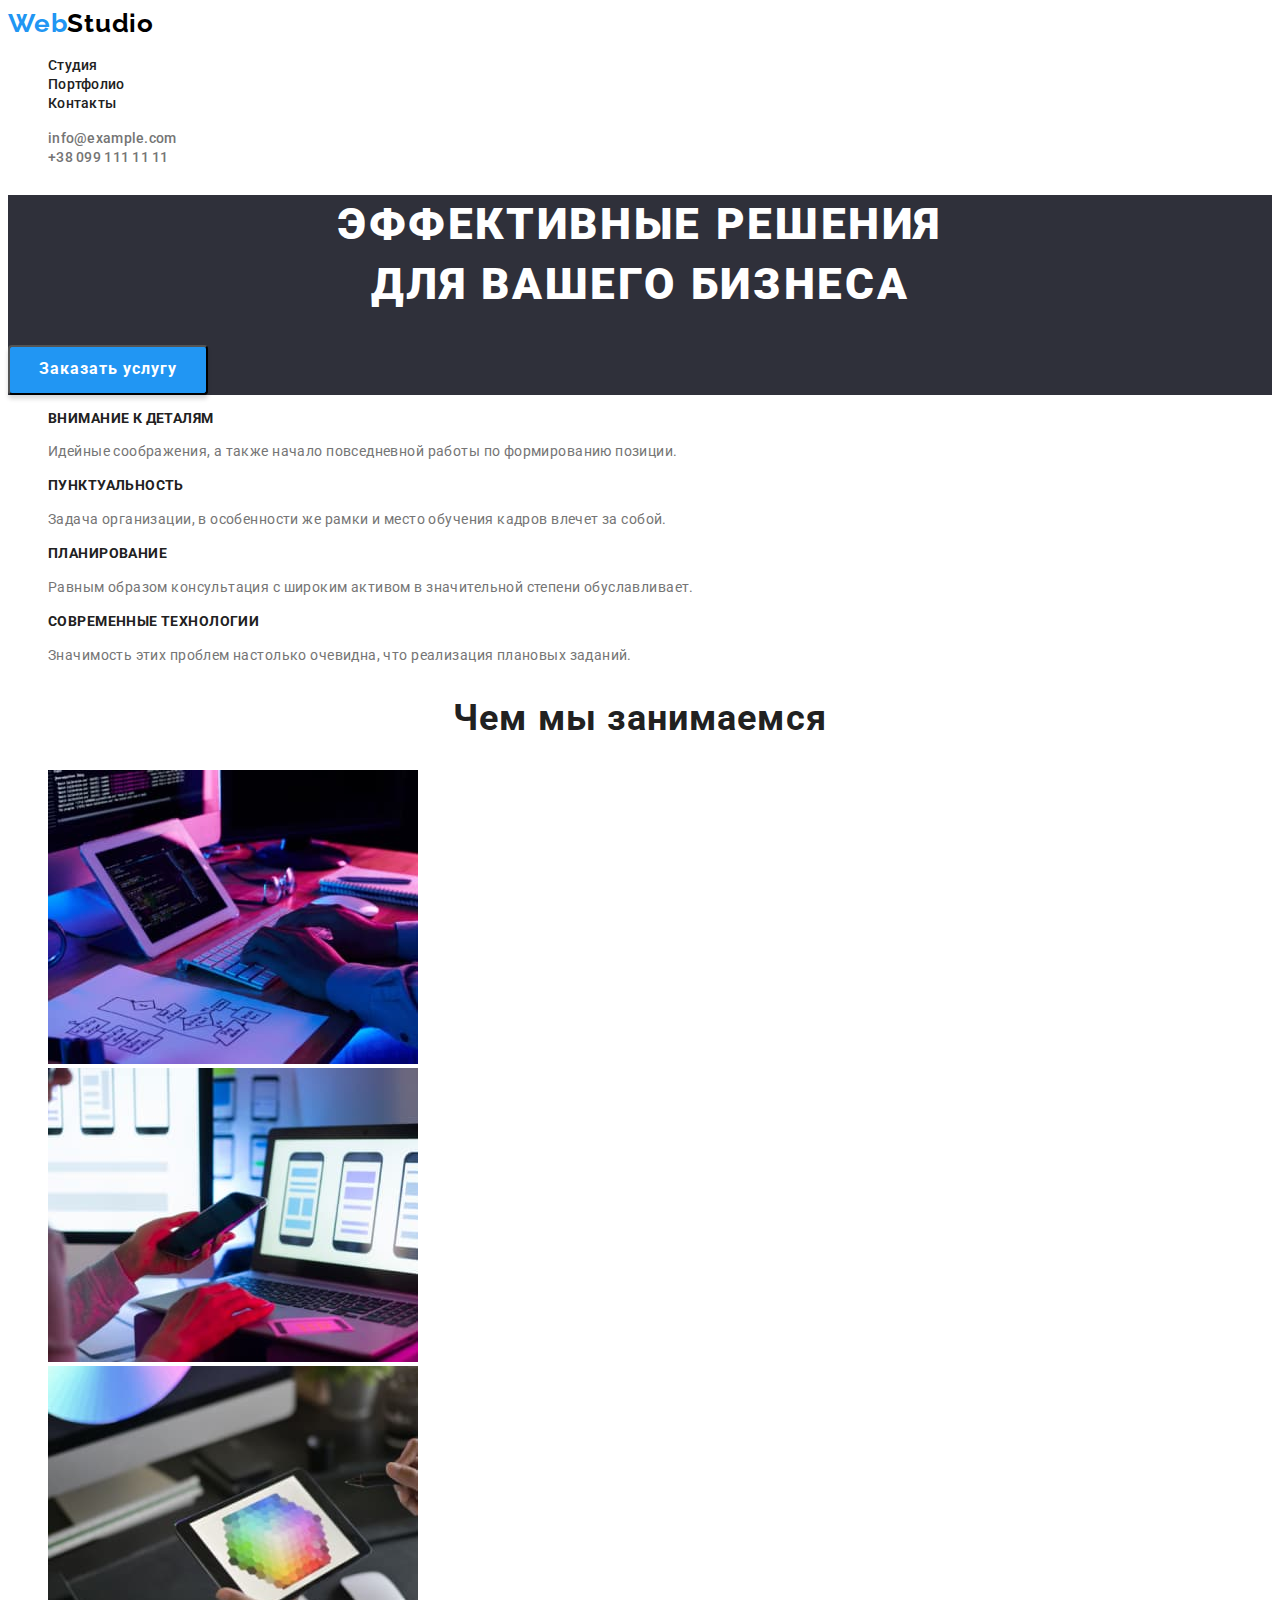
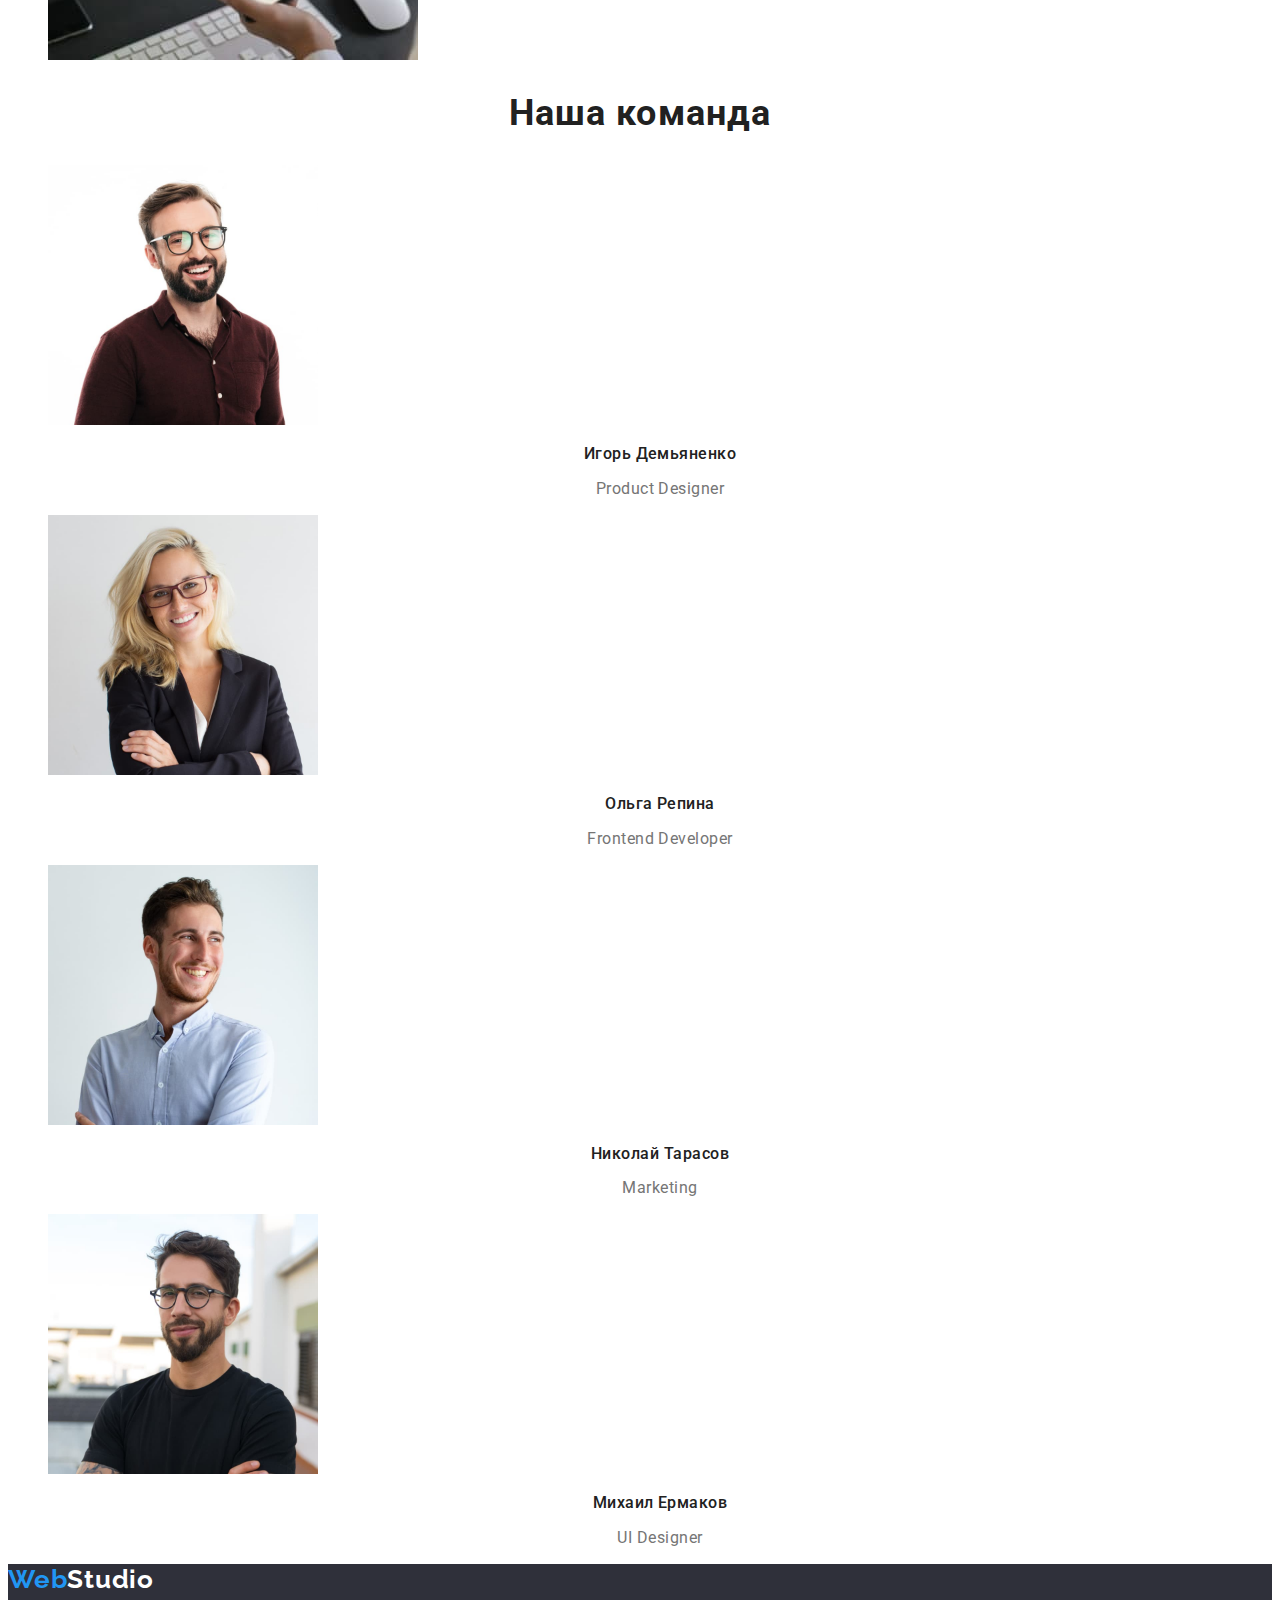
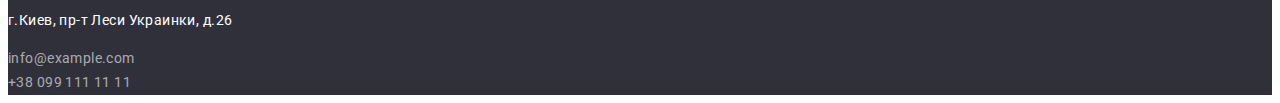
==== index.html @ 2805c175 "try2" ====
<!DOCTYPE html>
<html lang="en">

<head>
    <meta charset="UTF-8">
    <meta http-equiv="X-UA-Compatible" content="IE=edge">
    <meta name="viewport" content="width=device-width, initial-scale=1.0">
    <title>Document</title>
    <link
        href="https://fonts.googleapis.com/css2?family=Raleway:wght@700&family=Roboto:wght@400;500;700;900&display=swap"
        rel="stylesheet">
    <link rel="stylesheet" href="./css/styles.css" />
</head>

<body>
    <!--Header-->
    <header>
        <a href="#" class="logo"><span class="web">Web</span><span class="studio-black">Studio</span></a>
        <nav>
            <ul>
                <li><a class="menu-navigation" href="#">Студия</a></li>
                <li><a class="menu-navigation" href="portfolio.html">Портфолио</a></li>
                <li><a class="menu-navigation" href="#">Контакты</a></li>
            </ul>
        </nav>
        <ul>
            <li><a class="contacts" href="mailto:info@example.com">info@example.com</a></li>
            <li><a class="contacts" href="tel:+380991111111">+38 099 111 11 11</a></li>
        </ul>
    </header>

    <!--Main-->
    <main>
        <!--Section 1-->
        <section class="hero">
            <h1 class="hero-slogan">ЭФФЕКТИВНЫЕ РЕШЕНИЯ <br>
                ДЛЯ ВАШЕГО БИЗНЕСА</h1>
            <button type="button" class="button-studio">Заказать услугу</button>
        </section>
        <!--Section 2-->
        <!--Преимущества-->
        <section>
            <ul>
                <li>
                    <h3 class="title">Внимание к деталям</h3>
                    <p class="text">Идейные соображения, а также начало повседневной работы по формированию позиции.</p>
                </li>
                <li>
                    <h3 class="title">Пунктуальность</h3>
                    <p class="text">Задача организации, в особенности же рамки и место обучения кадров влечет за собой.
                    </p>
                </li>
                <li>
                    <h3 class="title">Планирование</h3>
                    <p class="text">Равным образом консультация с широким активом в значительной степени обуславливает.
                    </p>
                </li>
                <li>
                    <h3 class="title">Современные технологии</h3>
                    <p class="text">Значимость этих проблем настолько очевидна, что реализация плановых заданий.</p>
                </li>
            </ul>
        </section>

        <!--Section 3-->
        <!--Активности-->
        <section>
            <h2 class="activity">Чем мы занимаемся</h2>
            <ul>
                <!-- Фото процесса 1 -->
                <li><img src="images/box1.jpg" alt="руки на клавиатуре" width="370" /></li>
                <!-- Фото процесса 2 -->
                <li><img src="images/box2.jpg" alt="в руках телефон" width="370" /></li>
                <!-- Фото процесса 3 -->
                <li><img src="images/box3.jpg" alt="в руках листок" width="370" /></li>
            </ul>
        </section>


        <!--Section 4-->
        <!-- Team-->
        <section>
            <h2 class="my-team">Наша команда</h2>
            <ul>
                <!-- Фото Игоря Демьяненко -->
                <li>
                    <img src="images/img4.jpg" alt="Игорь Демьяненко Product Designer" width="270" />
                    <h3 class="member">Игорь Демьяненко</h3>
                    <p class="position">Product Designer</p>
                </li>
                <!-- Фото Ольги Репиной -->
                <li>
                    <img src="images/Olga.jpg" alt="Ольга Репина Frontend Developer" width="270" />
                    <h3 class="member">Ольга Репина</h3>
                    <p class="position">Frontend Developer</p>
                </li>
                <!-- Фото Николая Тарасова -->
                <li>
                    <img src="images/img2.jpg" alt="Николай Тарасов Marketing" width="270" />
                    <h3 class="member">Николай Тарасов </h3>
                    <p class="position">Marketing</p>
                </li>
                <!-- Фото Михаила Ермакова -->
                <li>
                    <img src="images/img1.jpg" alt="Михаил Ермаков UI Designer" width="270" />
                    <h3 class="member">Михаил Ермаков</h3>
                    <p class="position">UI Designer</p>
                </li>
            </ul>
        </section>
    </main>

    <!-- Footer -->
    <footer>
        <a href="#" class="logo"><span class="web">Web</span><span class="studio-white">Studio</span></a>
        <address class="footer-address">
            <p class="footer-text">г.Киев, пр-т Леси Украинки, д.26</p>
            <a href="mailto:info@example.com" class="footer-link">info@example.com</a> <br>
            <a href="tel:+380991111111" class="footer-link">+38 099 111 11 11</a>
        </address>
    </footer>
</body>

</html>
---- css/styles.css ----
body {
    font-family: Roboto, Raleway, sans-serif;
    color: var(--main-text);
}

li {
    list-style: none;
}

/* HEADER */

/* logo */
.logo {
    font-family: Raleway, sans-serif;
    font-weight: 700;
    font-size: 26px;
    line-height: 1.19;
    text-decoration: none;
    letter-spacing: 0.03em;
}

.web {
    color: var(--active-text);
}

.studio-black {
    color: var(--ultra-black-text);
}

.studio-white {
    color: var(--white-text);
}

/* navigation */
.menu-navigation {
    font-weight: 500;
    font-size: 14px;
    line-height: 1.14;
    text-decoration: none;
    color: var(--black-text);
    letter-spacing: 0.02em;
}

.menu-navigation:link {
    color: var(--black-text);
}

.menu-navigation:visited {
    color: var(--black-text);
}

.menu-navigation:hover {
    color: var(--active-text);
}

.menu-navigation:focus {
    outline: none;
    color: var(--active-text);
}

.menu-navigation:active {
    color: var(--active-text);
}

/* contacts */
.contacts {
    font-weight: 500;
    font-size: 14px;
    line-height: 1.14;
    text-decoration: none;
    letter-spacing: 0.02em;
}

.contacts:link {
    color: var(--main-text);
}

.contacts:hover {
    color: var(--active-text);
}

.contacts:focus {
    outline: none;
    color: var(--active-text);
}

.contacts:active {
    color: var(--active-text);
}

/* MAIN */
/* STUDIO */

/* hero */
.hero {
    background-color: var(--dark-background);
}

.hero-slogan {
    font-weight: 900;
    font-size: 44px;
    line-height: 1.36;
    color: var(--white-text);
    text-align: center;
    letter-spacing: 0.06em;
    text-transform: uppercase;
}

/* button-studio */
.button-studio {
    width: 200px;
    height: 50px;
    box-shadow: 0px 4px 4px rgba(0, 0, 0, 0.15);
    border-radius: 4px;

    font-family: Roboto, Raleway, sans-serif;
    text-align: center;
    text-decoration: none;
    font-weight: 700;
    font-size: 16px;
    line-height: 1.88;
    letter-spacing: 0.06em;
    background-color: var(--active-text);
    color: var(--white-text);
    cursor: pointer;
}

.button-studio:hover {
    background-color: var(--active-text);
    color: var(--white-text);
}

.button-studio:focus {
    outline: none;
    background-color: var(--active-text);
    color: var(--white-text);
}

.button-studio:active {
    color: var(--black-text);
    background-color: var(--light-background);
}

.title {
    font-weight: 700;
    font-size: 14px;
    line-height: 1.14;
    text-decoration: none;
    color: var(--black-text);
    letter-spacing: 0.03em;
    text-transform: uppercase;
}

.text {
    font-size: 14px;
    line-height: 1.71;
    text-decoration: none;
    letter-spacing: 0.03em;
}

.activity {
    font-weight: 700;
    font-size: 36px;
    line-height: 1.16;
    text-decoration: none;
    color: var(--black-text);
    text-align: center;
    letter-spacing: 0.03em;
}

.my-team {
    font-weight: 700;
    font-size: 36px;
    line-height: 1.16;
    text-decoration: none;
    color: var(--black-text);
    text-align: center;
    letter-spacing: 0.03em;
}

.member {
    font-weight: 500;
    font-size: 16px;
    line-height: 1.18;
    text-decoration: none;
    color: var(--black-text);
    text-align: center;
    letter-spacing: 0.03em;
}

.position {
    font-size: 16px;
    line-height: 1.18;
    text-decoration: none;
    text-align: center;
    letter-spacing: 0.03em;
}

/* PORTFOLIO */

/* buttons */
.buttons {
    font-family: Roboto, Raleway, sans-serif;
    text-align: center;
    text-decoration: none;
    font-weight: 500;
    font-size: 16px;
    line-height: 1.62;
    color: var(--black-text);
    background-color: var(--light-background);
    cursor: pointer;
    border-radius: 4px;
    letter-spacing: 0.03em;
}

.buttons:hover {
    background-color: var(--active-text);
    color: var(--white-text);
}

.buttons:focus {
    outline: none;
    background-color: var(--active-text);
    color: var(--white-text);
}

.buttons:active {
    background-color: var(--active-text);
    color: var(--white-text);
}

/* projects */
.projects {
    font-weight: 700;
    font-size: 18px;
    line-height: 2;
    color: var(--black-text);
    letter-spacing: 0.06em;
}

.product {
    font-size: 16px;
    line-height: 1.88;
    text-decoration: none;
    letter-spacing: 0.03em;
}

/* FOOTER */

footer {
background-color: var(--dark-background);
}

.footer-address {
    font-style: normal;
}

.footer-text {
    font-size: 14px;
    line-height: 1.71;
    text-decoration: none;
    letter-spacing: 0.03em;
    color: var(--white-text);
}

.footer-link {
    font-size: 14px;
    line-height: 1.7;
    text-decoration: none;
    letter-spacing: 0.03em;
    color: rgba(255, 255, 255, 0.6);
}

.footer:link {
    color: var(--main-text);
}

.footer:hover {
    color: var(--active-text);
}

.footer:focus {
    outline: none;
}

.footer:active {
    color: var(--active-text);
}

/* variables */
:root {
    --dark-background: #2F303A;
    --light-background: #F5F4FA;
    --active-text: #2196F3;
    --main-text: #757575;
    --white-text: #FFFFFF;
    --black-text: #212121;
    --ultra-black-text: #000000;
}
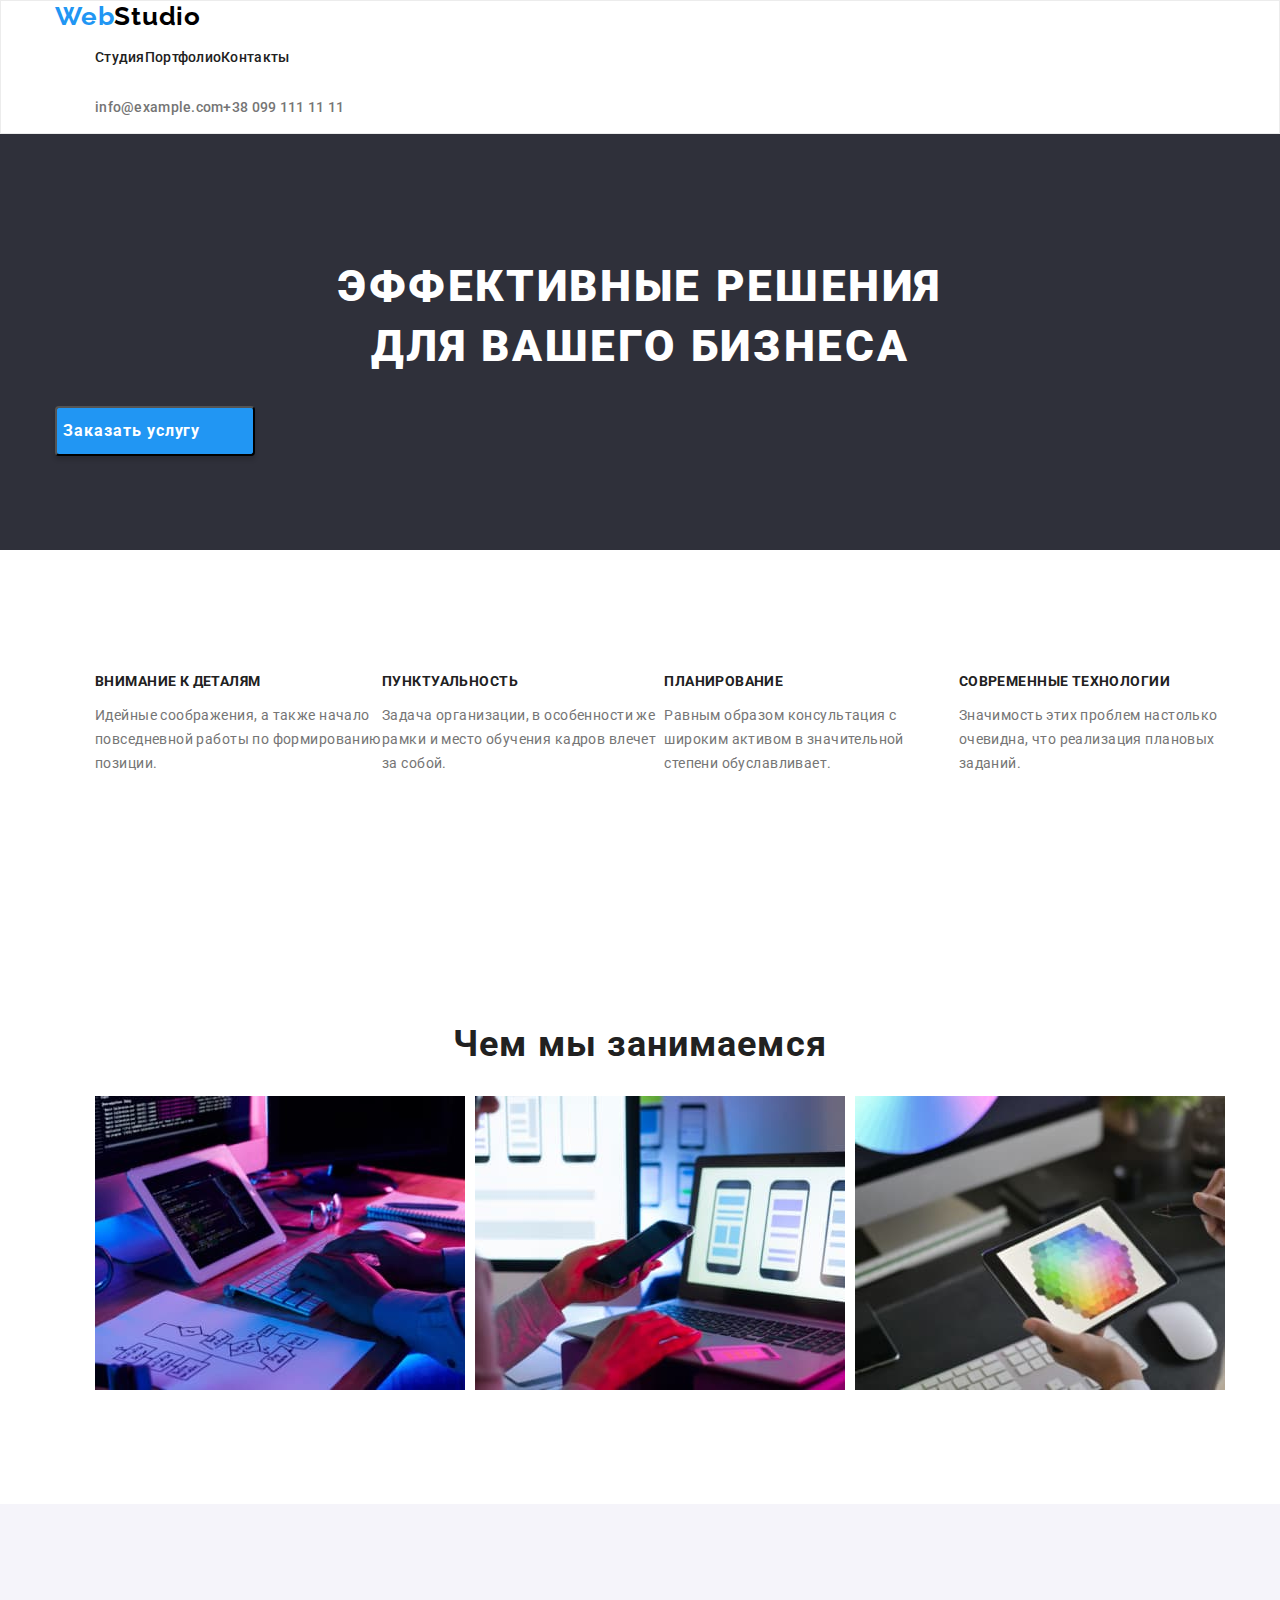
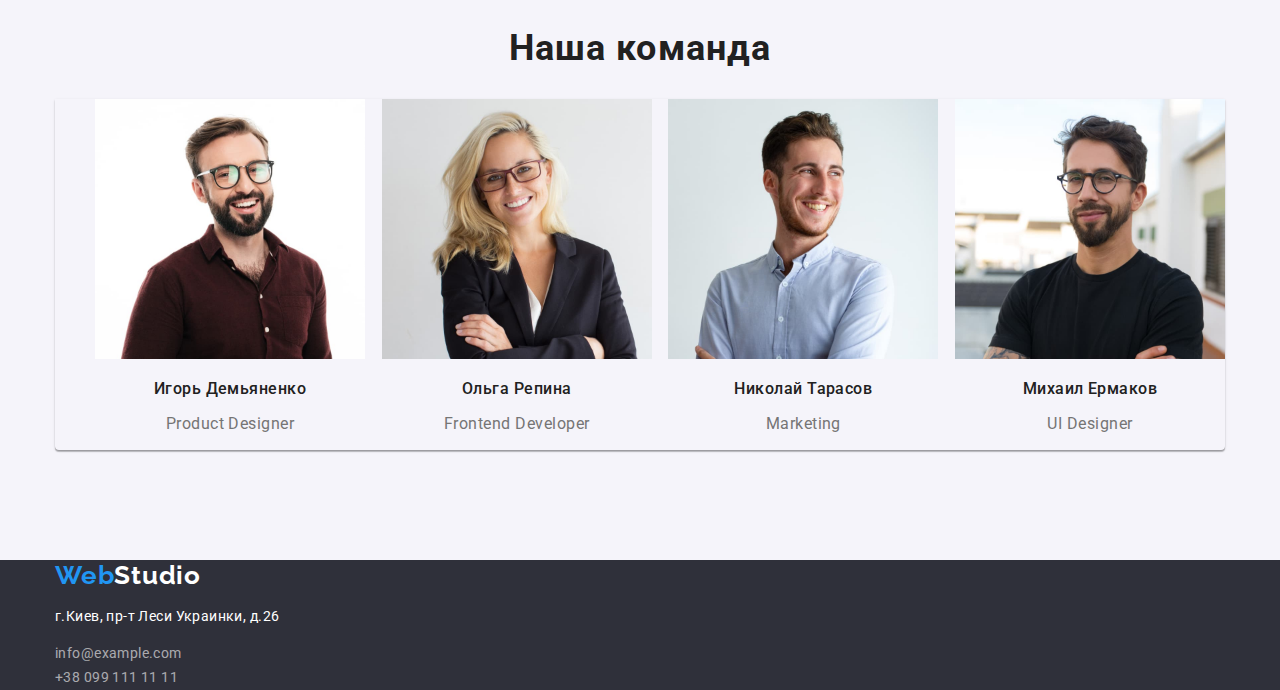
==== commit ba9cc9ab: "try1" ====
--- a/index.html
+++ b/index.html
@@ -9,115 +9,132 @@
     <link
         href="https://fonts.googleapis.com/css2?family=Raleway:wght@700&family=Roboto:wght@400;500;700;900&display=swap"
         rel="stylesheet">
+    <link rel="stylesheet"
+        href="https://cdnjs.cloudflare.com/ajax/libs/modern-normalize/1.0.0/modern-normalize.min.css" />
     <link rel="stylesheet" href="./css/styles.css" />
 </head>
 
 <body>
     <!--Header-->
-    <header>
-        <a href="#" class="logo"><span class="web">Web</span><span class="studio-black">Studio</span></a>
-        <nav>
-            <ul>
-                <li><a class="menu-navigation" href="#">Студия</a></li>
-                <li><a class="menu-navigation" href="portfolio.html">Портфолио</a></li>
-                <li><a class="menu-navigation" href="#">Контакты</a></li>
+    <header class="line">
+        <div class="container">
+            <a href="#" class="logo"><span class="web">Web</span><span class="studio-black">Studio</span></a>
+            <nav>
+                <ul class="container-nav">
+                    <li><a class="menu-navigation" href="#">Студия</a></li>
+                    <li><a class="menu-navigation" href="portfolio.html">Портфолио</a></li>
+                    <li><a class="menu-navigation" href="#">Контакты</a></li>
+                </ul>
+            </nav>
+            <ul class="container-contacts">
+                <li><a class="contacts" href="mailto:info@example.com">info@example.com</a></li>
+                <li><a class="contacts" href="tel:+380991111111">+38 099 111 11 11</a></li>
             </ul>
-        </nav>
-        <ul>
-            <li><a class="contacts" href="mailto:info@example.com">info@example.com</a></li>
-            <li><a class="contacts" href="tel:+380991111111">+38 099 111 11 11</a></li>
-        </ul>
+        </div>
     </header>
 
     <!--Main-->
     <main>
         <!--Section 1-->
-        <section class="hero">
-            <h1 class="hero-slogan">ЭФФЕКТИВНЫЕ РЕШЕНИЯ <br>
-                ДЛЯ ВАШЕГО БИЗНЕСА</h1>
-            <button type="button" class="button-studio">Заказать услугу</button>
+        <section class="hero section">
+            <div class="container">
+                <h1 class="hero-slogan">ЭФФЕКТИВНЫЕ РЕШЕНИЯ <br>
+                    ДЛЯ ВАШЕГО БИЗНЕСА</h1>
+                <button type="button" class="button-studio">Заказать услугу</button>
+            </div>
         </section>
         <!--Section 2-->
         <!--Преимущества-->
-        <section>
-            <ul>
-                <li>
-                    <h3 class="title">Внимание к деталям</h3>
-                    <p class="text">Идейные соображения, а также начало повседневной работы по формированию позиции.</p>
-                </li>
-                <li>
-                    <h3 class="title">Пунктуальность</h3>
-                    <p class="text">Задача организации, в особенности же рамки и место обучения кадров влечет за собой.
-                    </p>
-                </li>
-                <li>
-                    <h3 class="title">Планирование</h3>
-                    <p class="text">Равным образом консультация с широким активом в значительной степени обуславливает.
-                    </p>
-                </li>
-                <li>
-                    <h3 class="title">Современные технологии</h3>
-                    <p class="text">Значимость этих проблем настолько очевидна, что реализация плановых заданий.</p>
-                </li>
-            </ul>
+        <section class="section">
+            <div class="container">
+                <ul class="container-pluses">
+                    <li>
+                        <h3 class="title">Внимание к деталям</h3>
+                        <p class="text">Идейные соображения, а также начало повседневной работы по формированию позиции.
+                        </p>
+                    </li>
+                    <li>
+                        <h3 class="title">Пунктуальность</h3>
+                        <p class="text">Задача организации, в особенности же рамки и место обучения кадров влечет за
+                            собой.
+                        </p>
+                    </li>
+                    <li>
+                        <h3 class="title">Планирование</h3>
+                        <p class="text">Равным образом консультация с широким активом в значительной степени
+                            обуславливает.
+                        </p>
+                    </li>
+                    <li>
+                        <h3 class="title">Современные технологии</h3>
+                        <p class="text">Значимость этих проблем настолько очевидна, что реализация плановых заданий.</p>
+                    </li>
+                </ul>
+            </div>
         </section>
 
         <!--Section 3-->
         <!--Активности-->
-        <section>
-            <h2 class="activity">Чем мы занимаемся</h2>
-            <ul>
-                <!-- Фото процесса 1 -->
-                <li><img src="images/box1.jpg" alt="руки на клавиатуре" width="370" /></li>
-                <!-- Фото процесса 2 -->
-                <li><img src="images/box2.jpg" alt="в руках телефон" width="370" /></li>
-                <!-- Фото процесса 3 -->
-                <li><img src="images/box3.jpg" alt="в руках листок" width="370" /></li>
-            </ul>
+        <section class="section">
+            <div class="container">
+                <h2 class="activity">Чем мы занимаемся</h2>
+                <ul class="container-activity">
+                    <!-- Фото процесса 1 -->
+                    <li><img src="images/box1.jpg" alt="руки на клавиатуре" width="370" /></li>
+                    <!-- Фото процесса 2 -->
+                    <li><img src="images/box2.jpg" alt="в руках телефон" width="370" /></li>
+                    <!-- Фото процесса 3 -->
+                    <li><img src="images/box3.jpg" alt="в руках листок" width="370" /></li>
+                </ul>
+            </div>
         </section>
 
 
         <!--Section 4-->
         <!-- Team-->
-        <section>
-            <h2 class="my-team">Наша команда</h2>
-            <ul>
-                <!-- Фото Игоря Демьяненко -->
-                <li>
-                    <img src="images/img4.jpg" alt="Игорь Демьяненко Product Designer" width="270" />
-                    <h3 class="member">Игорь Демьяненко</h3>
-                    <p class="position">Product Designer</p>
-                </li>
-                <!-- Фото Ольги Репиной -->
-                <li>
-                    <img src="images/Olga.jpg" alt="Ольга Репина Frontend Developer" width="270" />
-                    <h3 class="member">Ольга Репина</h3>
-                    <p class="position">Frontend Developer</p>
-                </li>
-                <!-- Фото Николая Тарасова -->
-                <li>
-                    <img src="images/img2.jpg" alt="Николай Тарасов Marketing" width="270" />
-                    <h3 class="member">Николай Тарасов </h3>
-                    <p class="position">Marketing</p>
-                </li>
-                <!-- Фото Михаила Ермакова -->
-                <li>
-                    <img src="images/img1.jpg" alt="Михаил Ермаков UI Designer" width="270" />
-                    <h3 class="member">Михаил Ермаков</h3>
-                    <p class="position">UI Designer</p>
-                </li>
-            </ul>
+        <section class="section team-background">
+            <div class="container">
+                <h2 class="my-team">Наша команда</h2>
+                <ul class="container-team">
+                    <!-- Фото Игоря Демьяненко -->
+                    <li>
+                        <img src="images/img4.jpg" alt="Игорь Демьяненко Product Designer" width="270" />
+                        <h3 class="member">Игорь Демьяненко</h3>
+                        <p class="position">Product Designer</p>
+                    </li>
+                    <!-- Фото Ольги Репиной -->
+                    <li>
+                        <img src="images/Olga.jpg" alt="Ольга Репина Frontend Developer" width="270" />
+                        <h3 class="member">Ольга Репина</h3>
+                        <p class="position">Frontend Developer</p>
+                    </li>
+                    <!-- Фото Николая Тарасова -->
+                    <li>
+                        <img src="images/img2.jpg" alt="Николай Тарасов Marketing" width="270" />
+                        <h3 class="member">Николай Тарасов </h3>
+                        <p class="position">Marketing</p>
+                    </li>
+                    <!-- Фото Михаила Ермакова -->
+                    <li>
+                        <img src="images/img1.jpg" alt="Михаил Ермаков UI Designer" width="270" />
+                        <h3 class="member">Михаил Ермаков</h3>
+                        <p class="position">UI Designer</p>
+                    </li>
+                </ul>
+            </div>
         </section>
     </main>
 
     <!-- Footer -->
     <footer>
-        <a href="#" class="logo"><span class="web">Web</span><span class="studio-white">Studio</span></a>
-        <address class="footer-address">
-            <p class="footer-text">г.Киев, пр-т Леси Украинки, д.26</p>
-            <a href="mailto:info@example.com" class="footer-link">info@example.com</a> <br>
-            <a href="tel:+380991111111" class="footer-link">+38 099 111 11 11</a>
-        </address>
+        <div class="container">
+            <a href="#" class="logo"><span class="web">Web</span><span class="studio-white">Studio</span></a>
+            <address class="footer-address">
+                <p class="footer-text">г.Киев, пр-т Леси Украинки, д.26</p>
+                <a href="mailto:info@example.com" class="footer-link">info@example.com</a> <br>
+                <a href="tel:+380991111111" class="footer-link">+38 099 111 11 11</a>
+            </address>
+        </div>
     </footer>
 </body>
 
--- a/css/styles.css
+++ b/css/styles.css
@@ -1,8 +1,24 @@
+*,
+*::before,
+*::after {
+  box-sizing: border-box;
+}
+
 body {
     font-family: Roboto, Raleway, sans-serif;
     color: var(--main-text);
 }
 
+.container {
+    width: 1200px;
+    padding: 0 15px;
+    margin: 0 auto;
+  }
+
+.section {
+    padding: 94px 0px;
+}
+
 li {
     list-style: none;
 }
@@ -62,6 +78,11 @@
     color: var(--active-text);
 }
 
+.container-nav {
+    display: flex;
+    justify-content: flex-start;
+}
+
 /* contacts */
 .contacts {
     font-weight: 500;
@@ -86,6 +107,15 @@
 
 .contacts:active {
     color: var(--active-text);
+}
+
+.container-contacts {
+    display: inline-flex;
+    justify-content: flex-end;
+}
+
+.line {
+    border: 1px solid #ECECEC;
 }
 
 /* MAIN */
@@ -123,6 +153,10 @@
     background-color: var(--active-text);
     color: var(--white-text);
     cursor: pointer;
+
+    display: flex;
+    align-items: center;
+    letter-spacing: 0.06em;
 }
 
 .button-studio:hover {
@@ -156,6 +190,11 @@
     line-height: 1.71;
     text-decoration: none;
     letter-spacing: 0.03em;
+}
+
+.container-pluses {
+    display: flex;
+    justify-content: space-between;
 }
 
 .activity {
@@ -168,6 +207,12 @@
     letter-spacing: 0.03em;
 }
 
+.container-activity {
+    display: flex;
+    justify-content: space-between;
+    background-color: var(--ultra-light-backgroud);
+}
+
 .my-team {
     font-weight: 700;
     font-size: 36px;
@@ -176,6 +221,17 @@
     color: var(--black-text);
     text-align: center;
     letter-spacing: 0.03em;
+}
+
+.container-team {
+    display: flex;
+    justify-content: space-between;
+    box-shadow: 0px 1px 3px rgba(0, 0, 0, 0.12), 0px 1px 1px rgba(0, 0, 0, 0.14), 0px 2px 1px rgba(0, 0, 0, 0.2);
+    border-radius: 0px 0px 4px 4px;
+}
+
+.team-background {
+    background-color: var(--light-background);
 }
 
 .member {
@@ -296,4 +352,5 @@
     --white-text: #FFFFFF;
     --black-text: #212121;
     --ultra-black-text: #000000;
+    --line-color: #ECECEC;
 }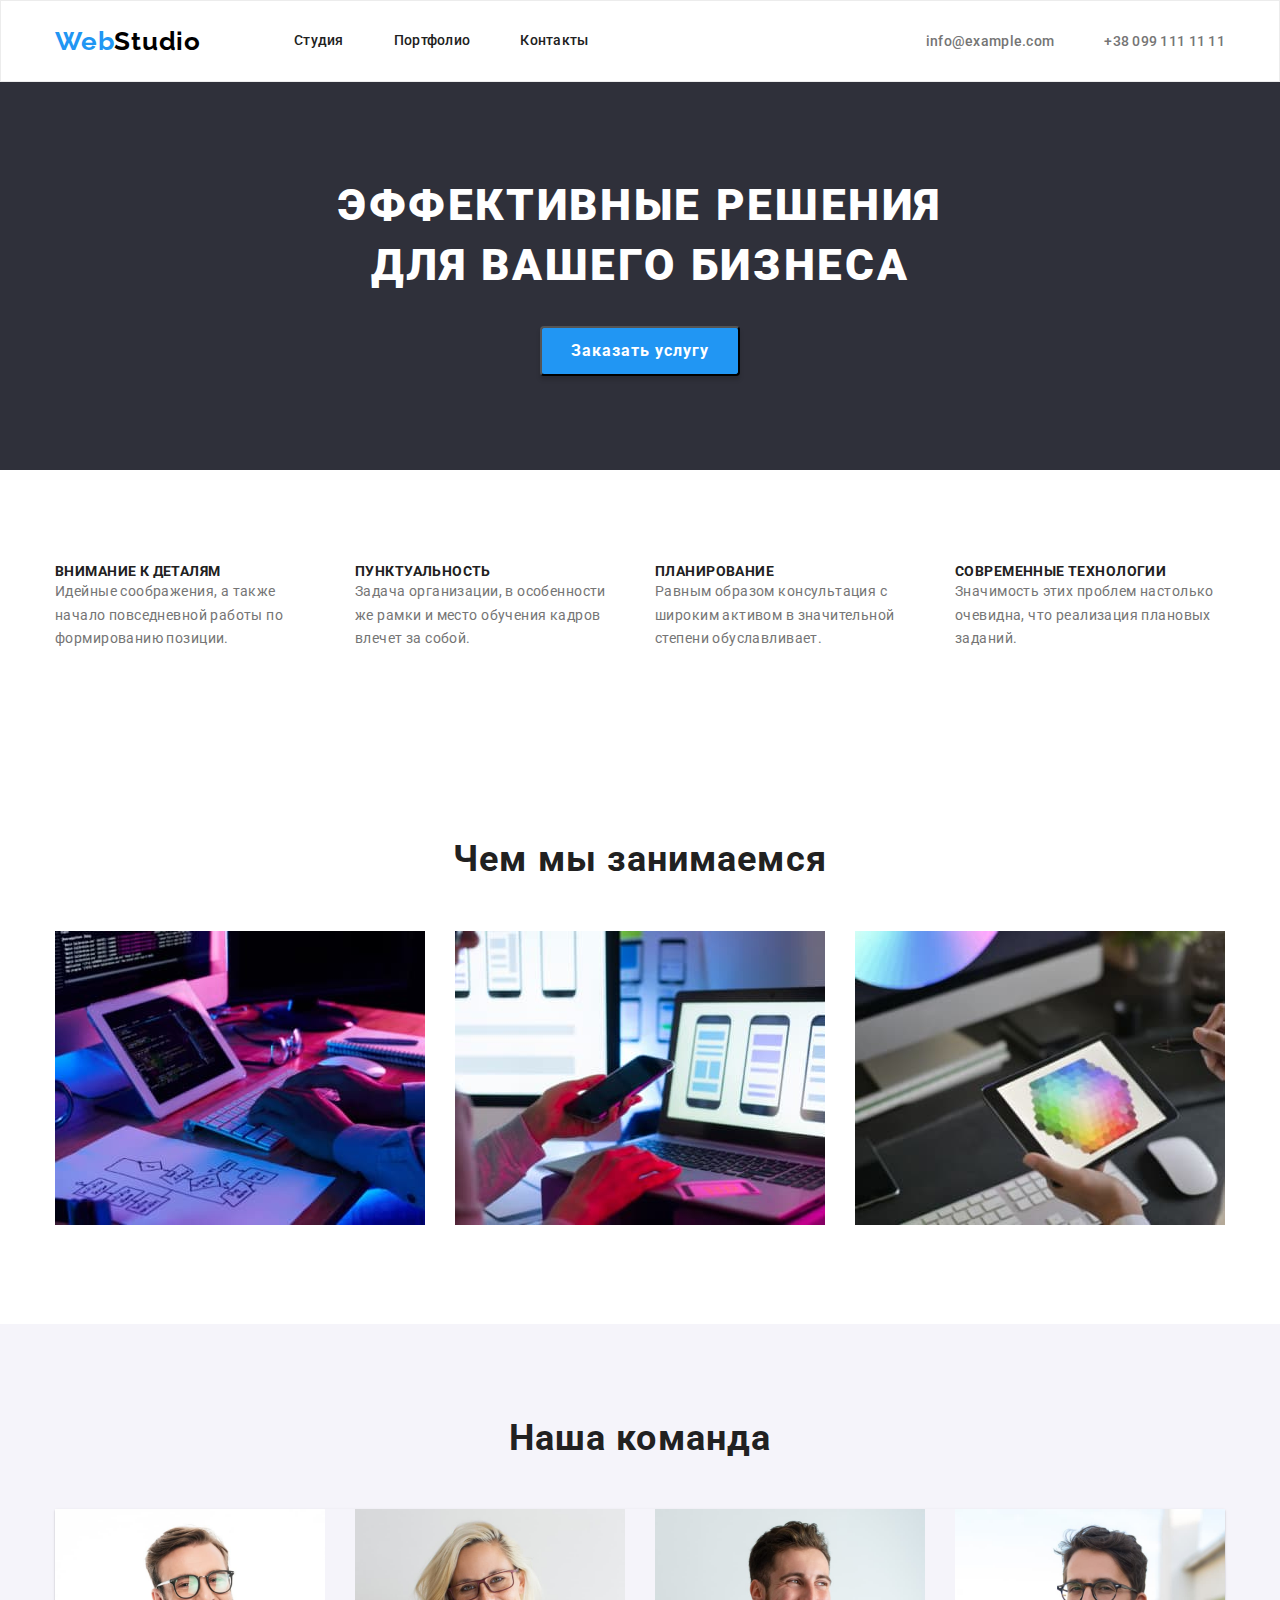
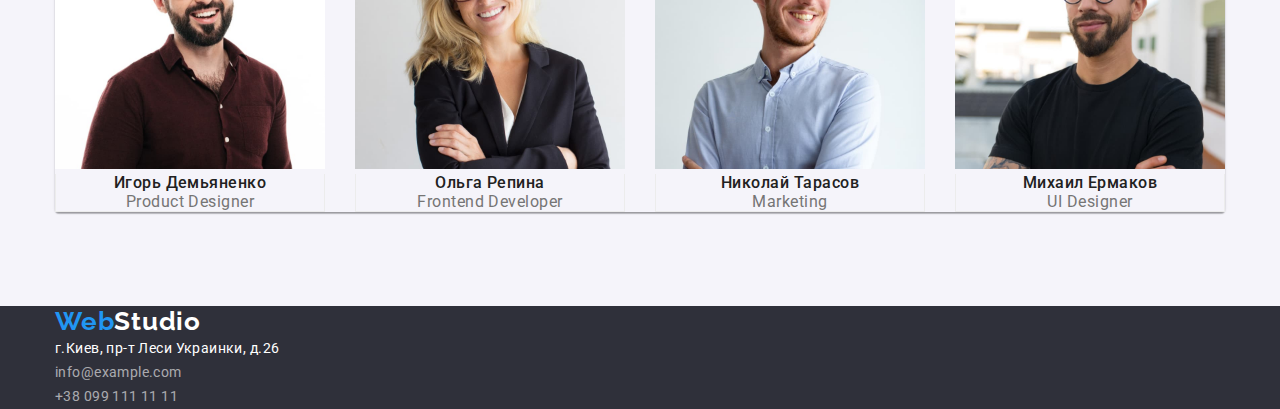
==== commit 076b948b: "try08" ====
--- a/index.html
+++ b/index.html
@@ -17,17 +17,17 @@
 <body>
     <!--Header-->
     <header class="line">
-        <div class="container">
+        <div class="container header-container">
             <a href="#" class="logo"><span class="web">Web</span><span class="studio-black">Studio</span></a>
             <nav>
-                <ul class="container-nav">
+                <ul class="header-list">
                     <li><a class="menu-navigation" href="#">Студия</a></li>
                     <li><a class="menu-navigation" href="portfolio.html">Портфолио</a></li>
                     <li><a class="menu-navigation" href="#">Контакты</a></li>
                 </ul>
             </nav>
-            <ul class="container-contacts">
-                <li><a class="contacts" href="mailto:info@example.com">info@example.com</a></li>
+            <ul class="contacts-menu">
+                <li><a class="contacts contacts-mail" href="mailto:info@example.com">info@example.com</a></li>
                 <li><a class="contacts" href="tel:+380991111111">+38 099 111 11 11</a></li>
             </ul>
         </div>
@@ -89,7 +89,6 @@
             </div>
         </section>
 
-
         <!--Section 4-->
         <!-- Team-->
         <section class="section team-background">
@@ -99,26 +98,34 @@
                     <!-- Фото Игоря Демьяненко -->
                     <li>
                         <img src="images/img4.jpg" alt="Игорь Демьяненко Product Designer" width="270" />
+                        <div class="borders">
                         <h3 class="member">Игорь Демьяненко</h3>
                         <p class="position">Product Designer</p>
+                    </div>
                     </li>
                     <!-- Фото Ольги Репиной -->
                     <li>
                         <img src="images/Olga.jpg" alt="Ольга Репина Frontend Developer" width="270" />
+                        <div class="borders">
                         <h3 class="member">Ольга Репина</h3>
                         <p class="position">Frontend Developer</p>
+                    </div>
                     </li>
                     <!-- Фото Николая Тарасова -->
                     <li>
                         <img src="images/img2.jpg" alt="Николай Тарасов Marketing" width="270" />
+                        <div class="borders">
                         <h3 class="member">Николай Тарасов </h3>
                         <p class="position">Marketing</p>
+                    </div>
                     </li>
                     <!-- Фото Михаила Ермакова -->
                     <li>
                         <img src="images/img1.jpg" alt="Михаил Ермаков UI Designer" width="270" />
+                        <div class="borders">
                         <h3 class="member">Михаил Ермаков</h3>
                         <p class="position">UI Designer</p>
+                    </div>
                     </li>
                 </ul>
             </div>
--- a/css/styles.css
+++ b/css/styles.css
@@ -1,7 +1,11 @@
+html {
+    box-sizing: border-box;
+}
+
 *,
-*::before,
-*::after {
-  box-sizing: border-box;
+*::after,
+*::before {
+    box-sizing: inherit;
 }
 
 body {
@@ -9,341 +13,21 @@
     color: var(--main-text);
 }
 
-.container {
-    width: 1200px;
-    padding: 0 15px;
-    margin: 0 auto;
-  }
-
-.section {
-    padding: 94px 0px;
-}
-
-li {
-    list-style: none;
-}
-
-/* HEADER */
-
-/* logo */
-.logo {
-    font-family: Raleway, sans-serif;
-    font-weight: 700;
-    font-size: 26px;
-    line-height: 1.19;
-    text-decoration: none;
-    letter-spacing: 0.03em;
-}
-
-.web {
-    color: var(--active-text);
-}
-
-.studio-black {
-    color: var(--ultra-black-text);
-}
-
-.studio-white {
-    color: var(--white-text);
-}
-
-/* navigation */
-.menu-navigation {
-    font-weight: 500;
-    font-size: 14px;
-    line-height: 1.14;
-    text-decoration: none;
-    color: var(--black-text);
-    letter-spacing: 0.02em;
-}
-
-.menu-navigation:link {
-    color: var(--black-text);
-}
-
-.menu-navigation:visited {
-    color: var(--black-text);
-}
-
-.menu-navigation:hover {
-    color: var(--active-text);
-}
-
-.menu-navigation:focus {
-    outline: none;
-    color: var(--active-text);
-}
-
-.menu-navigation:active {
-    color: var(--active-text);
-}
-
-.container-nav {
-    display: flex;
-    justify-content: flex-start;
-}
-
-/* contacts */
-.contacts {
-    font-weight: 500;
-    font-size: 14px;
-    line-height: 1.14;
-    text-decoration: none;
-    letter-spacing: 0.02em;
-}
-
-.contacts:link {
-    color: var(--main-text);
-}
-
-.contacts:hover {
-    color: var(--active-text);
-}
-
-.contacts:focus {
-    outline: none;
-    color: var(--active-text);
-}
-
-.contacts:active {
-    color: var(--active-text);
-}
-
-.container-contacts {
-    display: inline-flex;
-    justify-content: flex-end;
-}
-
-.line {
-    border: 1px solid #ECECEC;
-}
-
-/* MAIN */
-/* STUDIO */
-
-/* hero */
-.hero {
-    background-color: var(--dark-background);
-}
-
-.hero-slogan {
-    font-weight: 900;
-    font-size: 44px;
-    line-height: 1.36;
-    color: var(--white-text);
-    text-align: center;
-    letter-spacing: 0.06em;
-    text-transform: uppercase;
-}
-
-/* button-studio */
-.button-studio {
-    width: 200px;
-    height: 50px;
-    box-shadow: 0px 4px 4px rgba(0, 0, 0, 0.15);
-    border-radius: 4px;
-
-    font-family: Roboto, Raleway, sans-serif;
-    text-align: center;
-    text-decoration: none;
-    font-weight: 700;
-    font-size: 16px;
-    line-height: 1.88;
-    letter-spacing: 0.06em;
-    background-color: var(--active-text);
-    color: var(--white-text);
-    cursor: pointer;
-
-    display: flex;
-    align-items: center;
-    letter-spacing: 0.06em;
-}
-
-.button-studio:hover {
-    background-color: var(--active-text);
-    color: var(--white-text);
-}
-
-.button-studio:focus {
-    outline: none;
-    background-color: var(--active-text);
-    color: var(--white-text);
-}
-
-.button-studio:active {
-    color: var(--black-text);
-    background-color: var(--light-background);
-}
-
-.title {
-    font-weight: 700;
-    font-size: 14px;
-    line-height: 1.14;
-    text-decoration: none;
-    color: var(--black-text);
-    letter-spacing: 0.03em;
-    text-transform: uppercase;
-}
-
-.text {
-    font-size: 14px;
-    line-height: 1.71;
-    text-decoration: none;
-    letter-spacing: 0.03em;
-}
-
-.container-pluses {
-    display: flex;
-    justify-content: space-between;
-}
-
-.activity {
-    font-weight: 700;
-    font-size: 36px;
-    line-height: 1.16;
-    text-decoration: none;
-    color: var(--black-text);
-    text-align: center;
-    letter-spacing: 0.03em;
-}
-
-.container-activity {
-    display: flex;
-    justify-content: space-between;
-    background-color: var(--ultra-light-backgroud);
-}
-
-.my-team {
-    font-weight: 700;
-    font-size: 36px;
-    line-height: 1.16;
-    text-decoration: none;
-    color: var(--black-text);
-    text-align: center;
-    letter-spacing: 0.03em;
-}
-
-.container-team {
-    display: flex;
-    justify-content: space-between;
-    box-shadow: 0px 1px 3px rgba(0, 0, 0, 0.12), 0px 1px 1px rgba(0, 0, 0, 0.14), 0px 2px 1px rgba(0, 0, 0, 0.2);
-    border-radius: 0px 0px 4px 4px;
-}
-
-.team-background {
-    background-color: var(--light-background);
-}
-
-.member {
-    font-weight: 500;
-    font-size: 16px;
-    line-height: 1.18;
-    text-decoration: none;
-    color: var(--black-text);
-    text-align: center;
-    letter-spacing: 0.03em;
-}
-
-.position {
-    font-size: 16px;
-    line-height: 1.18;
-    text-decoration: none;
-    text-align: center;
-    letter-spacing: 0.03em;
-}
-
-/* PORTFOLIO */
-
-/* buttons */
-.buttons {
-    font-family: Roboto, Raleway, sans-serif;
-    text-align: center;
-    text-decoration: none;
-    font-weight: 500;
-    font-size: 16px;
-    line-height: 1.62;
-    color: var(--black-text);
-    background-color: var(--light-background);
-    cursor: pointer;
-    border-radius: 4px;
-    letter-spacing: 0.03em;
-}
-
-.buttons:hover {
-    background-color: var(--active-text);
-    color: var(--white-text);
-}
-
-.buttons:focus {
-    outline: none;
-    background-color: var(--active-text);
-    color: var(--white-text);
-}
-
-.buttons:active {
-    background-color: var(--active-text);
-    color: var(--white-text);
-}
-
-/* projects */
-.projects {
-    font-weight: 700;
-    font-size: 18px;
-    line-height: 2;
-    color: var(--black-text);
-    letter-spacing: 0.06em;
-}
-
-.product {
-    font-size: 16px;
-    line-height: 1.88;
-    text-decoration: none;
-    letter-spacing: 0.03em;
-}
-
-/* FOOTER */
-
-footer {
-background-color: var(--dark-background);
-}
-
-.footer-address {
-    font-style: normal;
-}
-
-.footer-text {
-    font-size: 14px;
-    line-height: 1.71;
-    text-decoration: none;
-    letter-spacing: 0.03em;
-    color: var(--white-text);
-}
-
-.footer-link {
-    font-size: 14px;
-    line-height: 1.7;
-    text-decoration: none;
-    letter-spacing: 0.03em;
-    color: rgba(255, 255, 255, 0.6);
-}
-
-.footer:link {
-    color: var(--main-text);
-}
-
-.footer:hover {
-    color: var(--active-text);
-}
-
-.footer:focus {
-    outline: none;
-}
-
-.footer:active {
-    color: var(--active-text);
-}
-
-/* variables */
+/* reset styles */
+h1,
+h2,
+h3,
+h4,
+h5,
+h6,
+ul,
+p {
+  margin: 0;
+  padding: 0;
+}
+
+/* base settings */
+
 :root {
     --dark-background: #2F303A;
     --light-background: #F5F4FA;
@@ -353,4 +37,378 @@
     --black-text: #212121;
     --ultra-black-text: #000000;
     --line-color: #ECECEC;
+}
+
+.container {
+    width: 1200px;
+    padding-left: 15px;
+    padding-right: 15px;
+    margin-left: auto;
+    margin-right: auto;
+  }
+
+.section {
+    padding: 94px 0px;
+}
+
+li {
+    list-style: none;
+    padding: 0;
+    margin: 0;
+}
+
+.img {
+    display: block;
+}
+
+/* HEADER */
+.header-container {
+    display: flex;
+    justify-content: space-between;
+    align-items: center;
+}
+
+/* logo */
+.logo {
+    font-family: Raleway, sans-serif;
+    font-weight: 700;
+    font-size: 26px;
+    line-height: 1.19;
+    text-decoration: none;
+    letter-spacing: 0.03em;
+}
+
+.web {
+    color: var(--active-text);
+}
+
+.studio-black {
+    color: var(--ultra-black-text);
+}
+
+.studio-white {
+    color: var(--white-text);
+}
+
+header nav {
+    margin: 0 auto 0 93px;
+}
+
+.header-list {
+    display: flex;
+}
+
+/* navigation */
+.menu-navigation {
+    font-weight: 500;
+    font-size: 14px;
+    line-height: 1.14;
+    text-decoration: none;
+    color: var(--black-text);
+    letter-spacing: 0.02em;
+    display: block;
+    margin-right: 50px;
+    padding-top: 32px;
+    padding-bottom: 32px;
+}
+
+.menu-navigation:link {
+    color: var(--black-text);
+}
+
+.menu-navigation:visited {
+    color: var(--black-text);
+}
+
+.menu-navigation:hover {
+    color: var(--active-text);
+}
+
+.menu-navigation:focus {
+    outline: none;
+    color: var(--active-text);
+}
+
+.menu-navigation:active {
+    color: var(--active-text);
+}
+
+.contacts-menu {
+    display: flex;
+}
+
+/* contacts */
+.contacts {
+    font-weight: 500;
+    font-size: 14px;
+    line-height: 1.14;
+    text-decoration: none;
+    letter-spacing: 0.02em;
+    padding-top: 32px;
+    padding-bottom: 32px;
+}
+
+.contacts-mail {
+    margin-right: 50px;
+}
+
+.contacts:link {
+    color: var(--main-text);
+}
+
+.contacts:hover {
+    color: var(--active-text);
+}
+
+.contacts:focus {
+    outline: none;
+    color: var(--active-text);
+}
+
+.contacts:active {
+    color: var(--active-text);
+}
+
+.line {
+    border: 1px solid #ECECEC;
+}
+
+/* MAIN */
+/* STUDIO */
+
+/* hero */
+.hero {
+    background-color: var(--dark-background);
+}
+    
+
+.hero-slogan {
+    font-weight: 900;
+    font-size: 44px;
+    line-height: 1.36;
+    color: var(--white-text);
+    text-align: center;
+    letter-spacing: 0.06em;
+    text-transform: uppercase;
+}
+
+/* button-studio */
+.button-studio {
+    box-shadow: 0px 4px 4px rgba(0, 0, 0, 0.15);
+    border-radius: 4px;
+    width: 200px;
+    height: 50px;
+    margin-left: auto;
+    margin-right: auto;
+    margin-top: 30px;
+
+    font-family: Roboto, Raleway, sans-serif;
+    text-align: center;
+    text-decoration: none;
+    font-weight: 700;
+    font-size: 16px;
+    line-height: 1.88;
+    letter-spacing: 0.06em;
+    background-color: var(--active-text);
+    color: var(--white-text);
+
+    cursor: pointer;
+    display: flex;
+    align-items: center;
+    justify-content: center;
+}
+
+.button-studio:hover {
+    background-color: var(--active-text);
+    color: var(--white-text);
+}
+
+.button-studio:focus {
+    outline: none;
+    background-color: var(--active-text);
+    color: var(--white-text);
+}
+
+.button-studio:active {
+    color: var(--black-text);
+    background-color: var(--light-background);
+}
+
+.container-pluses {
+    display: flex;
+    justify-content: space-between;
+}
+
+.title {
+    font-weight: 700;
+    font-size: 14px;
+    line-height: 1.14;
+    text-decoration: none;
+    color: var(--black-text);
+    letter-spacing: 0.03em;
+    text-transform: uppercase;
+    width: 270px;
+}
+
+.text {
+    font-size: 14px;
+    line-height: 1.71;
+    text-decoration: none;
+    letter-spacing: 0.03em;
+    width: 270px;
+}
+
+.container-activity {
+    display: flex;
+    justify-content: space-between;
+    background-color: var(--ultra-light-backgroud);
+    margin-top: 50px;
+}
+
+.activity {
+    font-weight: 700;
+    font-size: 36px;
+    line-height: 1.16;
+    text-decoration: none;
+    color: var(--black-text);
+    text-align: center;
+    letter-spacing: 0.03em;
+}
+
+.container-team {
+    display: flex;
+    justify-content: space-between;
+    box-shadow: 0px 1px 3px rgba(0, 0, 0, 0.12), 0px 1px 1px rgba(0, 0, 0, 0.14), 0px 2px 1px rgba(0, 0, 0, 0.2);
+    border-radius: 0px 0px 4px 4px;
+    margin-top: 50px;
+}
+
+.my-team {
+    font-weight: 700;
+    font-size: 36px;
+    line-height: 1.16;
+    text-decoration: none;
+    color: var(--black-text);
+    text-align: center;
+    letter-spacing: 0.03em;
+}
+
+.team-background {
+    background-color: var(--light-background);
+}
+
+.member {
+    font-weight: 500;
+    font-size: 16px;
+    line-height: 1.18;
+    text-decoration: none;
+    color: var(--black-text);
+    text-align: center;
+    letter-spacing: 0.03em;
+}
+
+.position {
+    font-size: 16px;
+    line-height: 1.18;
+    text-decoration: none;
+    text-align: center;
+    letter-spacing: 0.03em;
+}
+
+.borders {
+    padding: auto;
+    border-left: 1px solid #ECECEC;;
+    border-right: 1px solid #ECECEC;
+    border-bottom: 1px solid #ECECEC;
+}
+
+/* PORTFOLIO */
+
+/* buttons */
+.buttons {
+    font-family: Roboto, Raleway, sans-serif;
+    text-align: center;
+    text-decoration: none;
+    font-weight: 500;
+    font-size: 16px;
+    line-height: 1.62;
+    color: var(--black-text);
+    background-color: var(--light-background);
+    cursor: pointer;
+    border-radius: 4px;
+    letter-spacing: 0.03em;
+}
+
+.buttons:hover {
+    background-color: var(--active-text);
+    color: var(--white-text);
+}
+
+.buttons:focus {
+    outline: none;
+    background-color: var(--active-text);
+    color: var(--white-text);
+}
+
+.buttons:active {
+    background-color: var(--active-text);
+    color: var(--white-text);
+}
+
+/* projects */
+.projects {
+    font-weight: 700;
+    font-size: 18px;
+    line-height: 2;
+    color: var(--black-text);
+    letter-spacing: 0.06em;
+}
+
+.product {
+    font-size: 16px;
+    line-height: 1.88;
+    text-decoration: none;
+    letter-spacing: 0.03em;
+}
+
+/* FOOTER */
+
+footer {
+background-color: var(--dark-background);
+}
+
+.footer-address {
+    font-style: normal;
+}
+
+.footer-text {
+    font-size: 14px;
+    line-height: 1.71;
+    text-decoration: none;
+    letter-spacing: 0.03em;
+    color: var(--white-text);
+}
+
+.footer-link {
+    font-size: 14px;
+    line-height: 1.7;
+    text-decoration: none;
+    letter-spacing: 0.03em;
+    color: rgba(255, 255, 255, 0.6);
+}
+
+.footer:link {
+    color: var(--main-text);
+}
+
+.footer:hover {
+    color: var(--active-text);
+}
+
+.footer:focus {
+    outline: none;
+}
+
+.footer:active {
+    color: var(--active-text);
 }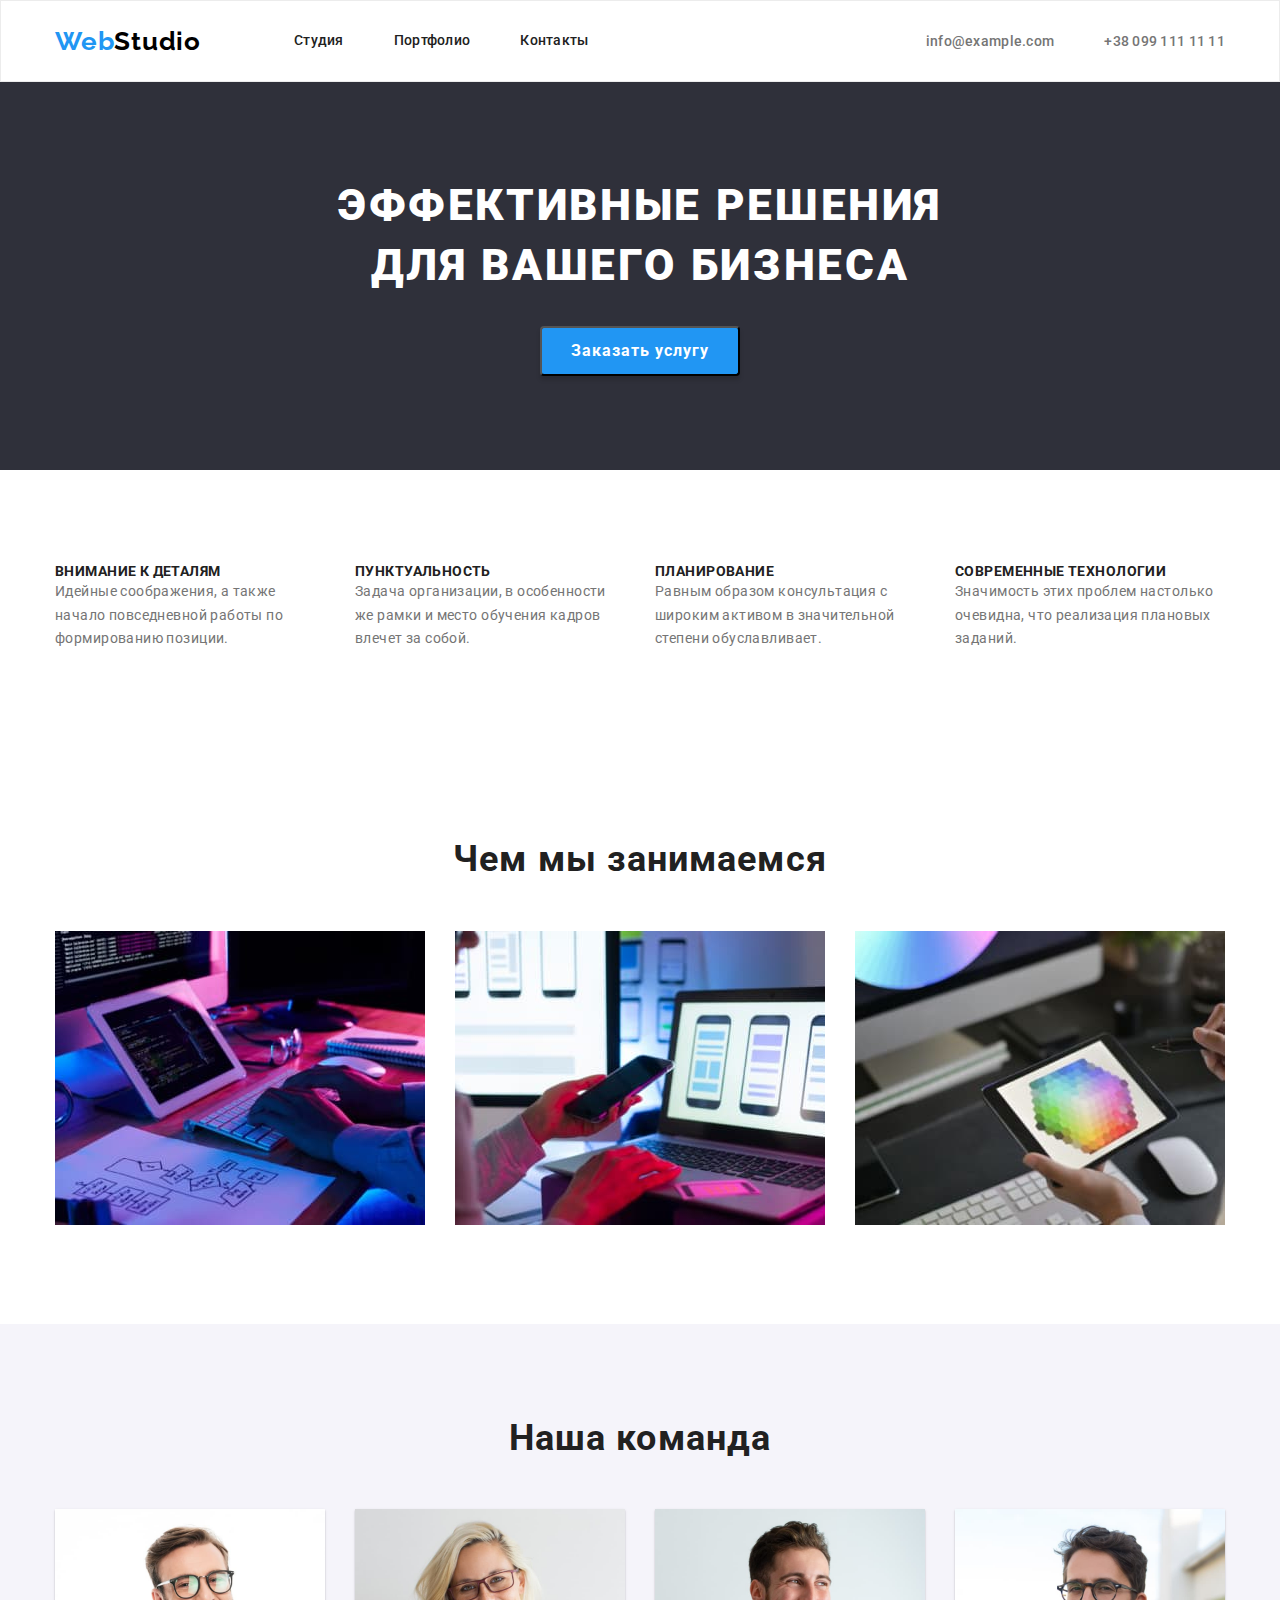
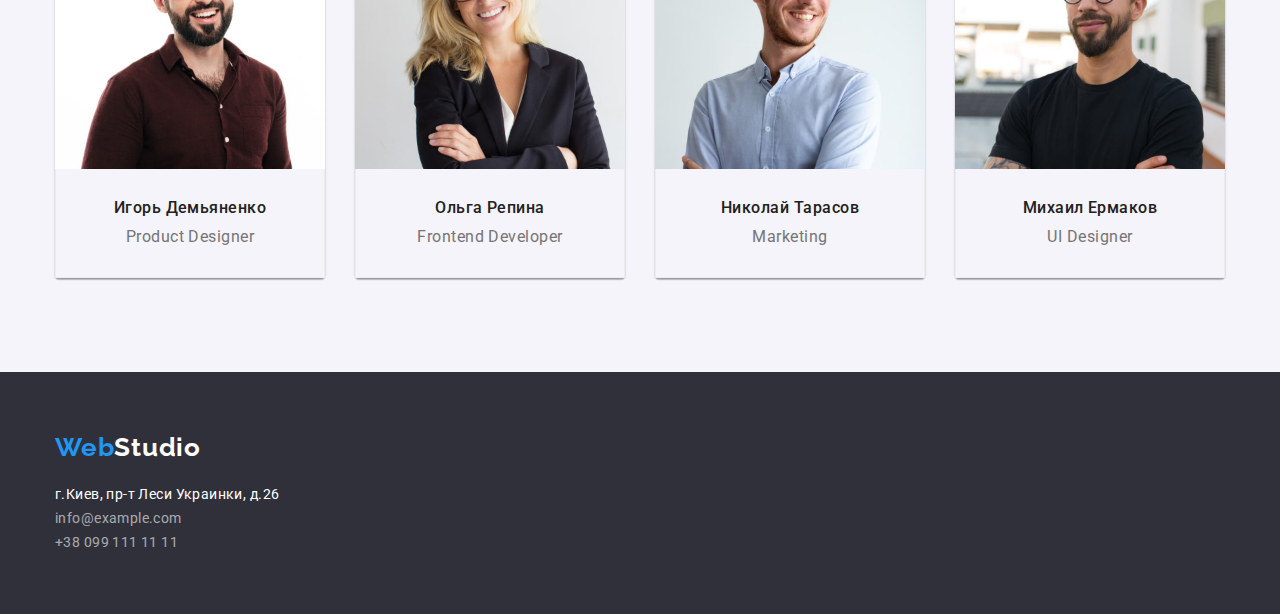
==== commit 0fde344e: "trytiger" ====
--- a/index.html
+++ b/index.html
@@ -96,7 +96,7 @@
                 <h2 class="my-team">Наша команда</h2>
                 <ul class="container-team">
                     <!-- Фото Игоря Демьяненко -->
-                    <li>
+                    <li class="card">
                         <img src="images/img4.jpg" alt="Игорь Демьяненко Product Designer" width="270" />
                         <div class="borders">
                         <h3 class="member">Игорь Демьяненко</h3>
@@ -104,7 +104,7 @@
                     </div>
                     </li>
                     <!-- Фото Ольги Репиной -->
-                    <li>
+                    <li class="card">
                         <img src="images/Olga.jpg" alt="Ольга Репина Frontend Developer" width="270" />
                         <div class="borders">
                         <h3 class="member">Ольга Репина</h3>
@@ -112,7 +112,7 @@
                     </div>
                     </li>
                     <!-- Фото Николая Тарасова -->
-                    <li>
+                    <li class="card">
                         <img src="images/img2.jpg" alt="Николай Тарасов Marketing" width="270" />
                         <div class="borders">
                         <h3 class="member">Николай Тарасов </h3>
@@ -120,7 +120,7 @@
                     </div>
                     </li>
                     <!-- Фото Михаила Ермакова -->
-                    <li>
+                    <li class="card">
                         <img src="images/img1.jpg" alt="Михаил Ермаков UI Designer" width="270" />
                         <div class="borders">
                         <h3 class="member">Михаил Ермаков</h3>
@@ -134,10 +134,10 @@
 
     <!-- Footer -->
     <footer>
-        <div class="container">
+        <div class="container footer-container">
             <a href="#" class="logo"><span class="web">Web</span><span class="studio-white">Studio</span></a>
             <address class="footer-address">
-                <p class="footer-text">г.Киев, пр-т Леси Украинки, д.26</p>
+                <p class="footer-text address-container">г.Киев, пр-т Леси Украинки, д.26</p>
                 <a href="mailto:info@example.com" class="footer-link">info@example.com</a> <br>
                 <a href="tel:+380991111111" class="footer-link">+38 099 111 11 11</a>
             </address>
--- a/css/styles.css
+++ b/css/styles.css
@@ -278,23 +278,26 @@
 .container-team {
     display: flex;
     justify-content: space-between;
+    margin-top: 50px;
+}
+
+.my-team {
+    font-weight: 700;
+    font-size: 36px;
+    line-height: 1.16;
+    text-decoration: none;
+    color: var(--black-text);
+    text-align: center;
+    letter-spacing: 0.03em;
+}
+
+.team-background {
+    background-color: var(--light-background);
+}
+
+.card {
     box-shadow: 0px 1px 3px rgba(0, 0, 0, 0.12), 0px 1px 1px rgba(0, 0, 0, 0.14), 0px 2px 1px rgba(0, 0, 0, 0.2);
     border-radius: 0px 0px 4px 4px;
-    margin-top: 50px;
-}
-
-.my-team {
-    font-weight: 700;
-    font-size: 36px;
-    line-height: 1.16;
-    text-decoration: none;
-    color: var(--black-text);
-    text-align: center;
-    letter-spacing: 0.03em;
-}
-
-.team-background {
-    background-color: var(--light-background);
 }
 
 .member {
@@ -305,6 +308,7 @@
     color: var(--black-text);
     text-align: center;
     letter-spacing: 0.03em;
+    margin-bottom: 10px;
 }
 
 .position {
@@ -314,17 +318,42 @@
     text-align: center;
     letter-spacing: 0.03em;
 }
-
+.card>img {
+    display: block;
+}
 .borders {
     padding: auto;
-    border-left: 1px solid #ECECEC;;
+    border-left: 1px solid #ECECEC;
     border-right: 1px solid #ECECEC;
     border-bottom: 1px solid #ECECEC;
+    padding: 30px 0;
 }
 
 /* PORTFOLIO */
 
+.visually-hidden {
+    position: absolute;
+    width: 1px;
+    height: 1px;
+    margin: -1px;
+    border: 0;
+    padding: 0;
+  
+    white-space: nowrap;
+    clip-path: inset(100%);
+    clip: rect(0 0 0 0);
+    overflow: hidden;
+}
+
 /* buttons */
+
+.portfolio-filters {
+    display: flex;
+    justify-content: center;
+    gap: 8px;
+    margin-bottom: 34px;
+}
+
 .buttons {
     font-family: Roboto, Raleway, sans-serif;
     text-align: center;
@@ -337,11 +366,14 @@
     cursor: pointer;
     border-radius: 4px;
     letter-spacing: 0.03em;
+    border: transparent;
+    padding: 6px 22px;
 }
 
 .buttons:hover {
     background-color: var(--active-text);
     color: var(--white-text);
+    box-shadow: 0px 3px 1px rgba(0, 0, 0, 0.1), 0px 1px 2px rgba(0, 0, 0, 0.08), 0px 2px 2px rgba(0, 0, 0, 0.12);
 }
 
 .buttons:focus {
@@ -353,6 +385,24 @@
 .buttons:active {
     background-color: var(--active-text);
     color: var(--white-text);
+}
+
+.container-projects {
+    display: flex;
+    flex-wrap: wrap;
+    gap: 30px;
+}
+
+.container-projects img {
+    display: block;
+}
+
+.portfolio-card {
+    flex-basis: calc((100% - 60px) / 3);
+}
+
+.card-info {
+    padding: 20px 24px;
 }
 
 /* projects */
@@ -377,10 +427,22 @@
 background-color: var(--dark-background);
 }
 
+.footer-container {
+    display: block;
+    padding-top: 60px;
+    padding-bottom: 60px;
+}
+
 .footer-address {
     font-style: normal;
 }
 
+.address-container {
+    padding-top: 20px;
+    display: block;
+    gap: 9px;
+}
+
 .footer-text {
     font-size: 14px;
     line-height: 1.71;
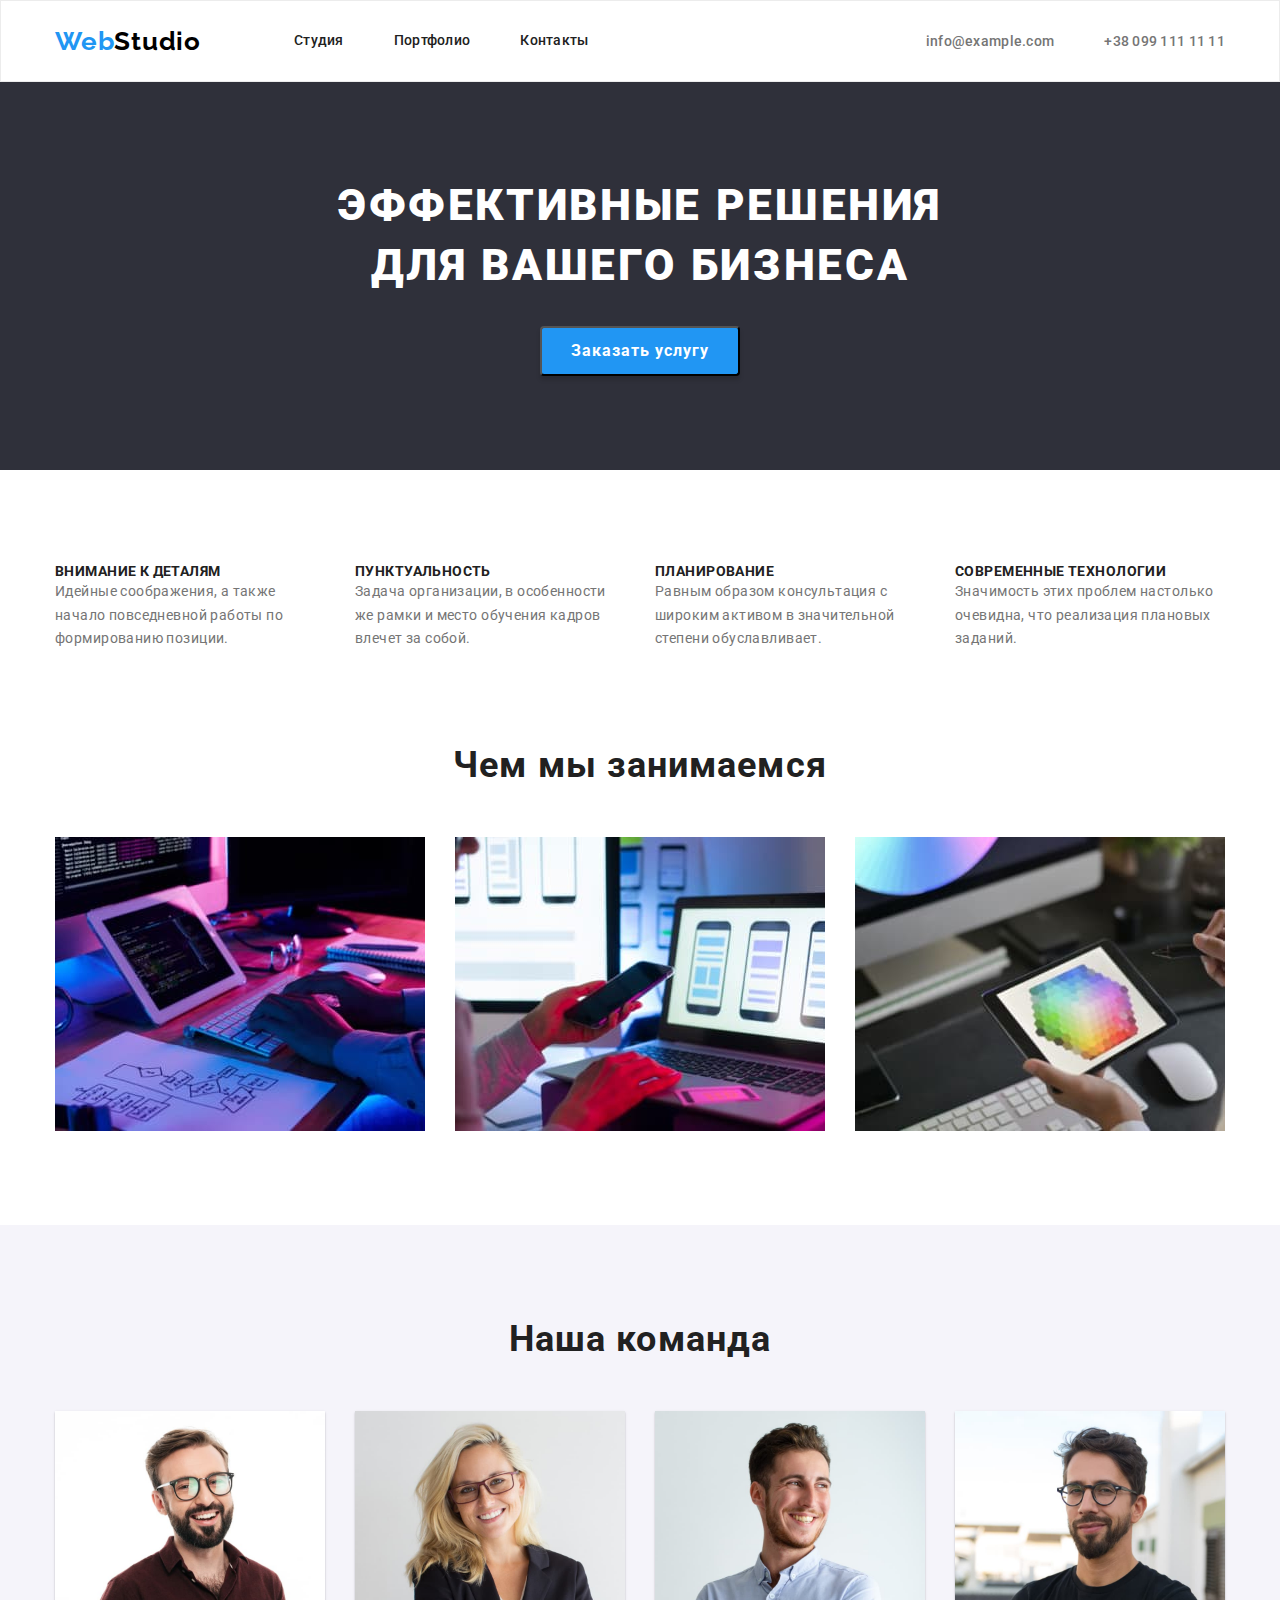
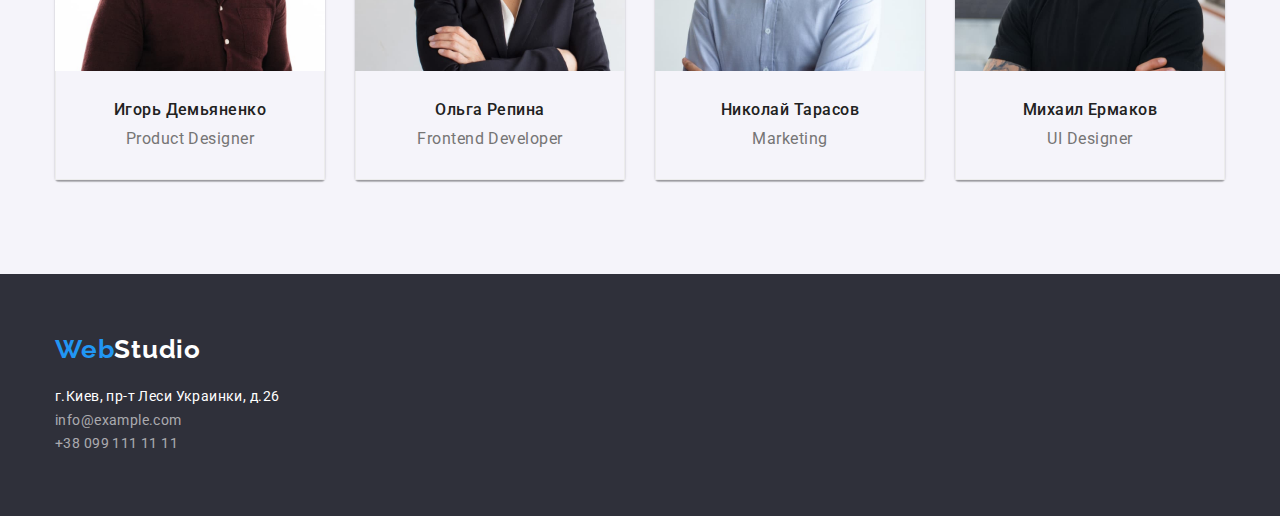
==== commit 4e855fcb: "trytiger2" ====
--- a/index.html
+++ b/index.html
@@ -45,7 +45,7 @@
         </section>
         <!--Section 2-->
         <!--Преимущества-->
-        <section class="section">
+        <section class="section without-padding-bottom">
             <div class="container">
                 <ul class="container-pluses">
                     <li>
--- a/css/styles.css
+++ b/css/styles.css
@@ -239,6 +239,10 @@
     justify-content: space-between;
 }
 
+.without-padding-bottom {
+    padding-bottom: 0;
+}
+
 .title {
     font-weight: 700;
     font-size: 14px;
@@ -263,6 +267,10 @@
     justify-content: space-between;
     background-color: var(--ultra-light-backgroud);
     margin-top: 50px;
+}
+
+.container-activity img {
+    display: block;
 }
 
 .activity {
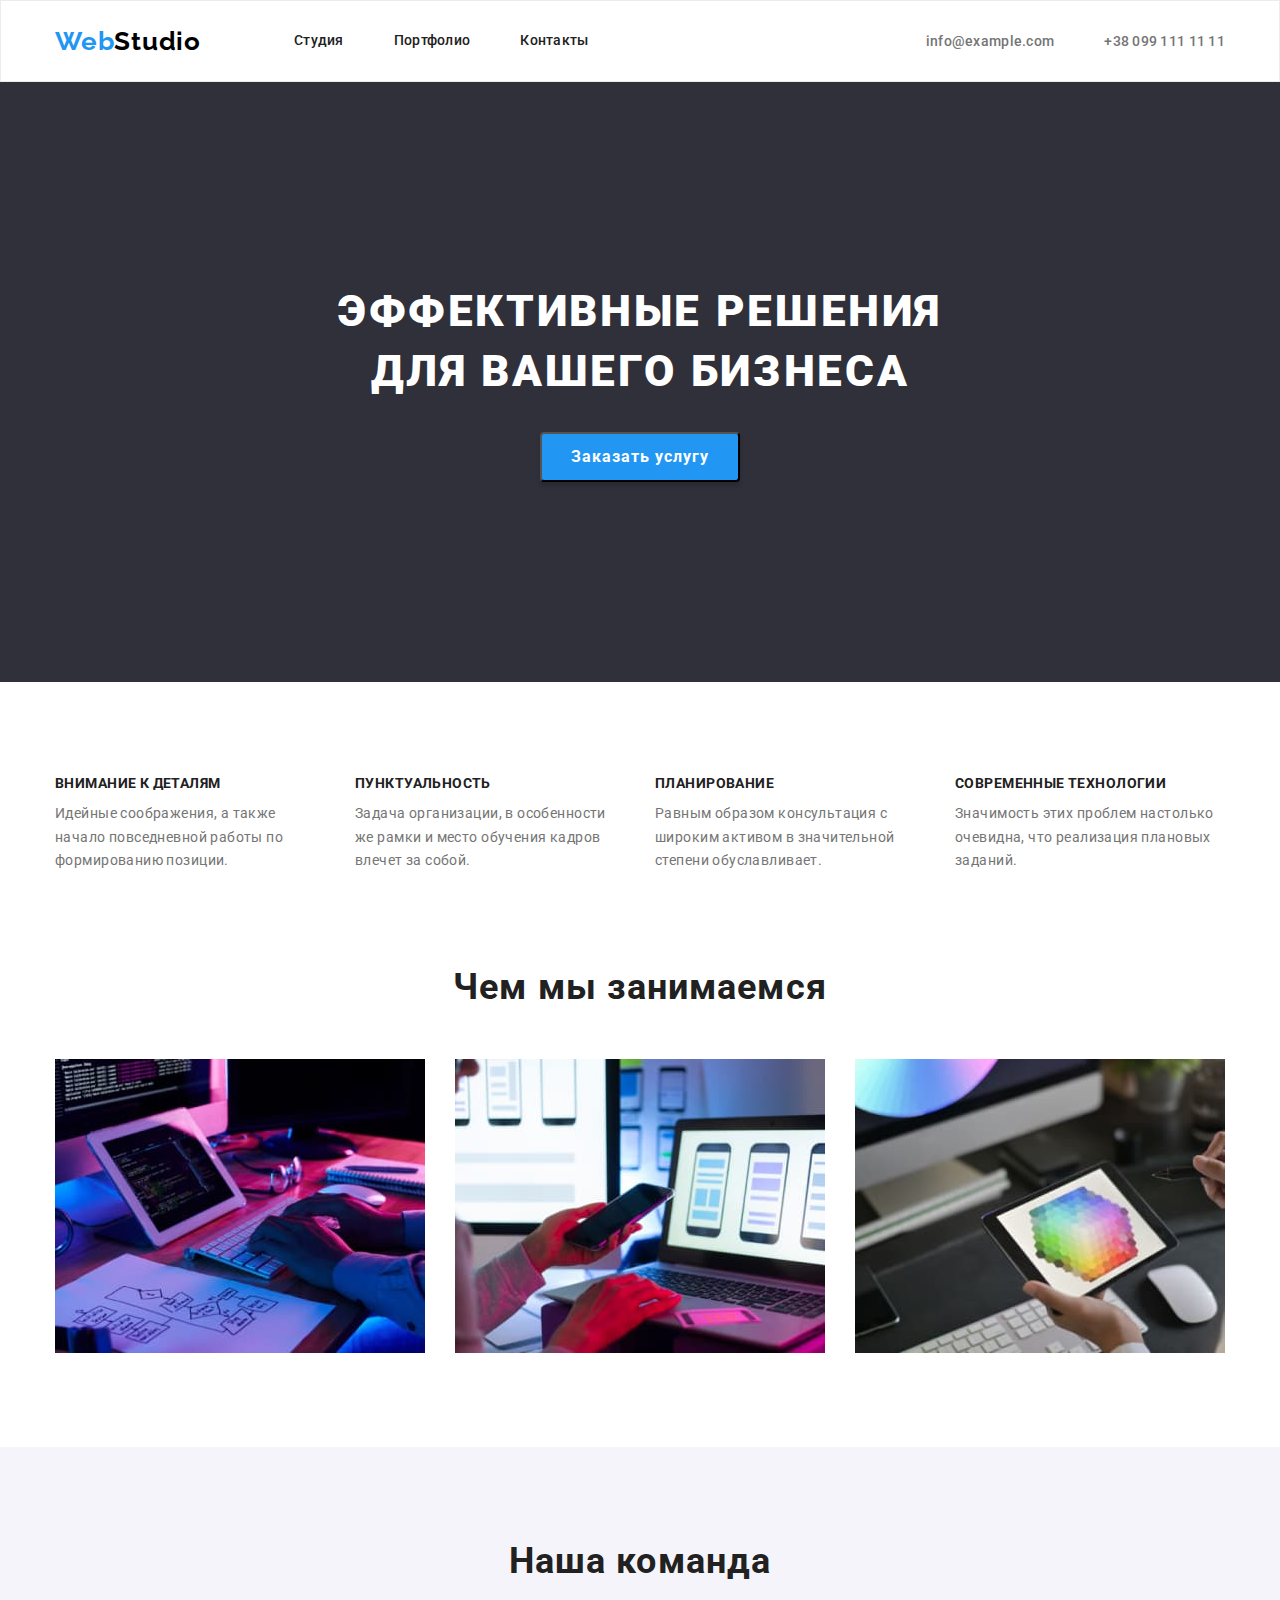
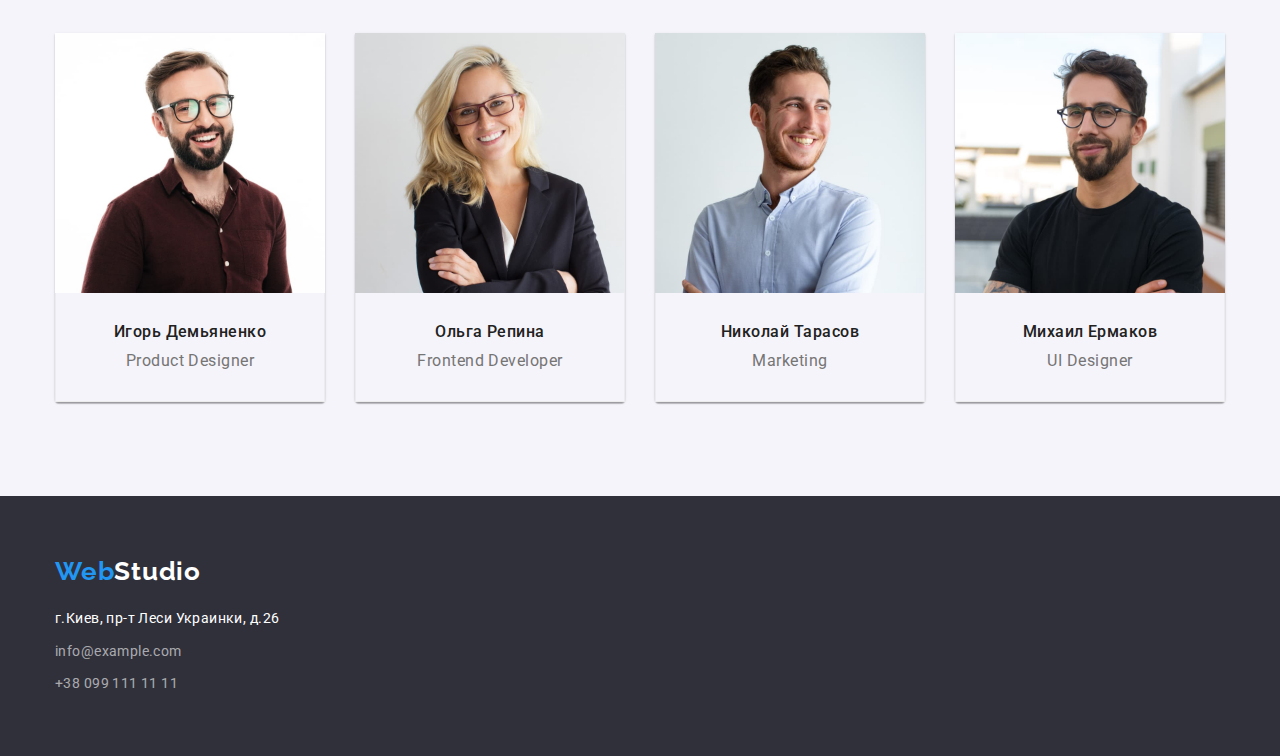
==== commit 6af7e828: "try1007" ====
--- a/index.html
+++ b/index.html
@@ -21,9 +21,9 @@
             <a href="#" class="logo"><span class="web">Web</span><span class="studio-black">Studio</span></a>
             <nav>
                 <ul class="header-list">
-                    <li><a class="menu-navigation" href="#">Студия</a></li>
-                    <li><a class="menu-navigation" href="portfolio.html">Портфолио</a></li>
-                    <li><a class="menu-navigation" href="#">Контакты</a></li>
+                    <li class="list-item"><a class="menu-navigation" href="#">Студия</a></li>
+                    <li class="list-item"><a class="menu-navigation" href="portfolio.html">Портфолио</a></li>
+                    <li class="list-item"><a class="menu-navigation" href="#">Контакты</a></li>
                 </ul>
             </nav>
             <ul class="contacts-menu">
@@ -99,33 +99,33 @@
                     <li class="card">
                         <img src="images/img4.jpg" alt="Игорь Демьяненко Product Designer" width="270" />
                         <div class="borders">
-                        <h3 class="member">Игорь Демьяненко</h3>
-                        <p class="position">Product Designer</p>
-                    </div>
+                            <h3 class="member">Игорь Демьяненко</h3>
+                            <p class="position">Product Designer</p>
+                        </div>
                     </li>
                     <!-- Фото Ольги Репиной -->
                     <li class="card">
                         <img src="images/Olga.jpg" alt="Ольга Репина Frontend Developer" width="270" />
                         <div class="borders">
-                        <h3 class="member">Ольга Репина</h3>
-                        <p class="position">Frontend Developer</p>
-                    </div>
+                            <h3 class="member">Ольга Репина</h3>
+                            <p class="position">Frontend Developer</p>
+                        </div>
                     </li>
                     <!-- Фото Николая Тарасова -->
                     <li class="card">
                         <img src="images/img2.jpg" alt="Николай Тарасов Marketing" width="270" />
                         <div class="borders">
-                        <h3 class="member">Николай Тарасов </h3>
-                        <p class="position">Marketing</p>
-                    </div>
+                            <h3 class="member">Николай Тарасов </h3>
+                            <p class="position">Marketing</p>
+                        </div>
                     </li>
                     <!-- Фото Михаила Ермакова -->
                     <li class="card">
                         <img src="images/img1.jpg" alt="Михаил Ермаков UI Designer" width="270" />
                         <div class="borders">
-                        <h3 class="member">Михаил Ермаков</h3>
-                        <p class="position">UI Designer</p>
-                    </div>
+                            <h3 class="member">Михаил Ермаков</h3>
+                            <p class="position">UI Designer</p>
+                        </div>
                     </li>
                 </ul>
             </div>
@@ -137,8 +137,8 @@
         <div class="container footer-container">
             <a href="#" class="logo"><span class="web">Web</span><span class="studio-white">Studio</span></a>
             <address class="footer-address">
-                <p class="footer-text address-container">г.Киев, пр-т Леси Украинки, д.26</p>
-                <a href="mailto:info@example.com" class="footer-link">info@example.com</a> <br>
+                <p class="footer-text">г.Киев, пр-т Леси Украинки, д.26</p>
+                <a href="mailto:info@example.com" class="footer-link">info@example.com</a>
                 <a href="tel:+380991111111" class="footer-link">+38 099 111 11 11</a>
             </address>
         </div>
--- a/css/styles.css
+++ b/css/styles.css
@@ -22,8 +22,8 @@
 h6,
 ul,
 p {
-  margin: 0;
-  padding: 0;
+    margin: 0;
+    padding: 0;
 }
 
 /* base settings */
@@ -45,7 +45,7 @@
     padding-right: 15px;
     margin-left: auto;
     margin-right: auto;
-  }
+}
 
 .section {
     padding: 94px 0px;
@@ -98,6 +98,14 @@
     display: flex;
 }
 
+.list-item {
+    margin-right: 50px;
+}
+
+.list-item:last-child {
+    margin-right: 0;
+  }
+
 /* navigation */
 .menu-navigation {
     font-weight: 500;
@@ -107,7 +115,6 @@
     color: var(--black-text);
     letter-spacing: 0.02em;
     display: block;
-    margin-right: 50px;
     padding-top: 32px;
     padding-bottom: 32px;
 }
@@ -177,10 +184,12 @@
 /* STUDIO */
 
 /* hero */
+
 .hero {
     background-color: var(--dark-background);
-}
-    
+    padding-top: 200px;
+    padding-bottom: 200px;
+}
 
 .hero-slogan {
     font-weight: 900;
@@ -252,6 +261,7 @@
     letter-spacing: 0.03em;
     text-transform: uppercase;
     width: 270px;
+    margin-bottom: 10px;
 }
 
 .text {
@@ -326,9 +336,11 @@
     text-align: center;
     letter-spacing: 0.03em;
 }
+
 .card>img {
     display: block;
 }
+
 .borders {
     padding: auto;
     border-left: 1px solid #ECECEC;
@@ -346,7 +358,7 @@
     margin: -1px;
     border: 0;
     padding: 0;
-  
+
     white-space: nowrap;
     clip-path: inset(100%);
     clip: rect(0 0 0 0);
@@ -359,7 +371,7 @@
     display: flex;
     justify-content: center;
     gap: 8px;
-    margin-bottom: 34px;
+    margin-bottom: 50px;
 }
 
 .buttons {
@@ -395,13 +407,13 @@
     color: var(--white-text);
 }
 
-.container-projects {
+.block-projects {
     display: flex;
     flex-wrap: wrap;
     gap: 30px;
 }
 
-.container-projects img {
+.block-projects img {
     display: block;
 }
 
@@ -432,7 +444,7 @@
 /* FOOTER */
 
 footer {
-background-color: var(--dark-background);
+    background-color: var(--dark-background);
 }
 
 .footer-container {
@@ -443,12 +455,10 @@
 
 .footer-address {
     font-style: normal;
-}
-
-.address-container {
-    padding-top: 20px;
-    display: block;
+    display: flex;
+    flex-direction: column;
     gap: 9px;
+    margin-top: 20px;
 }
 
 .footer-text {
